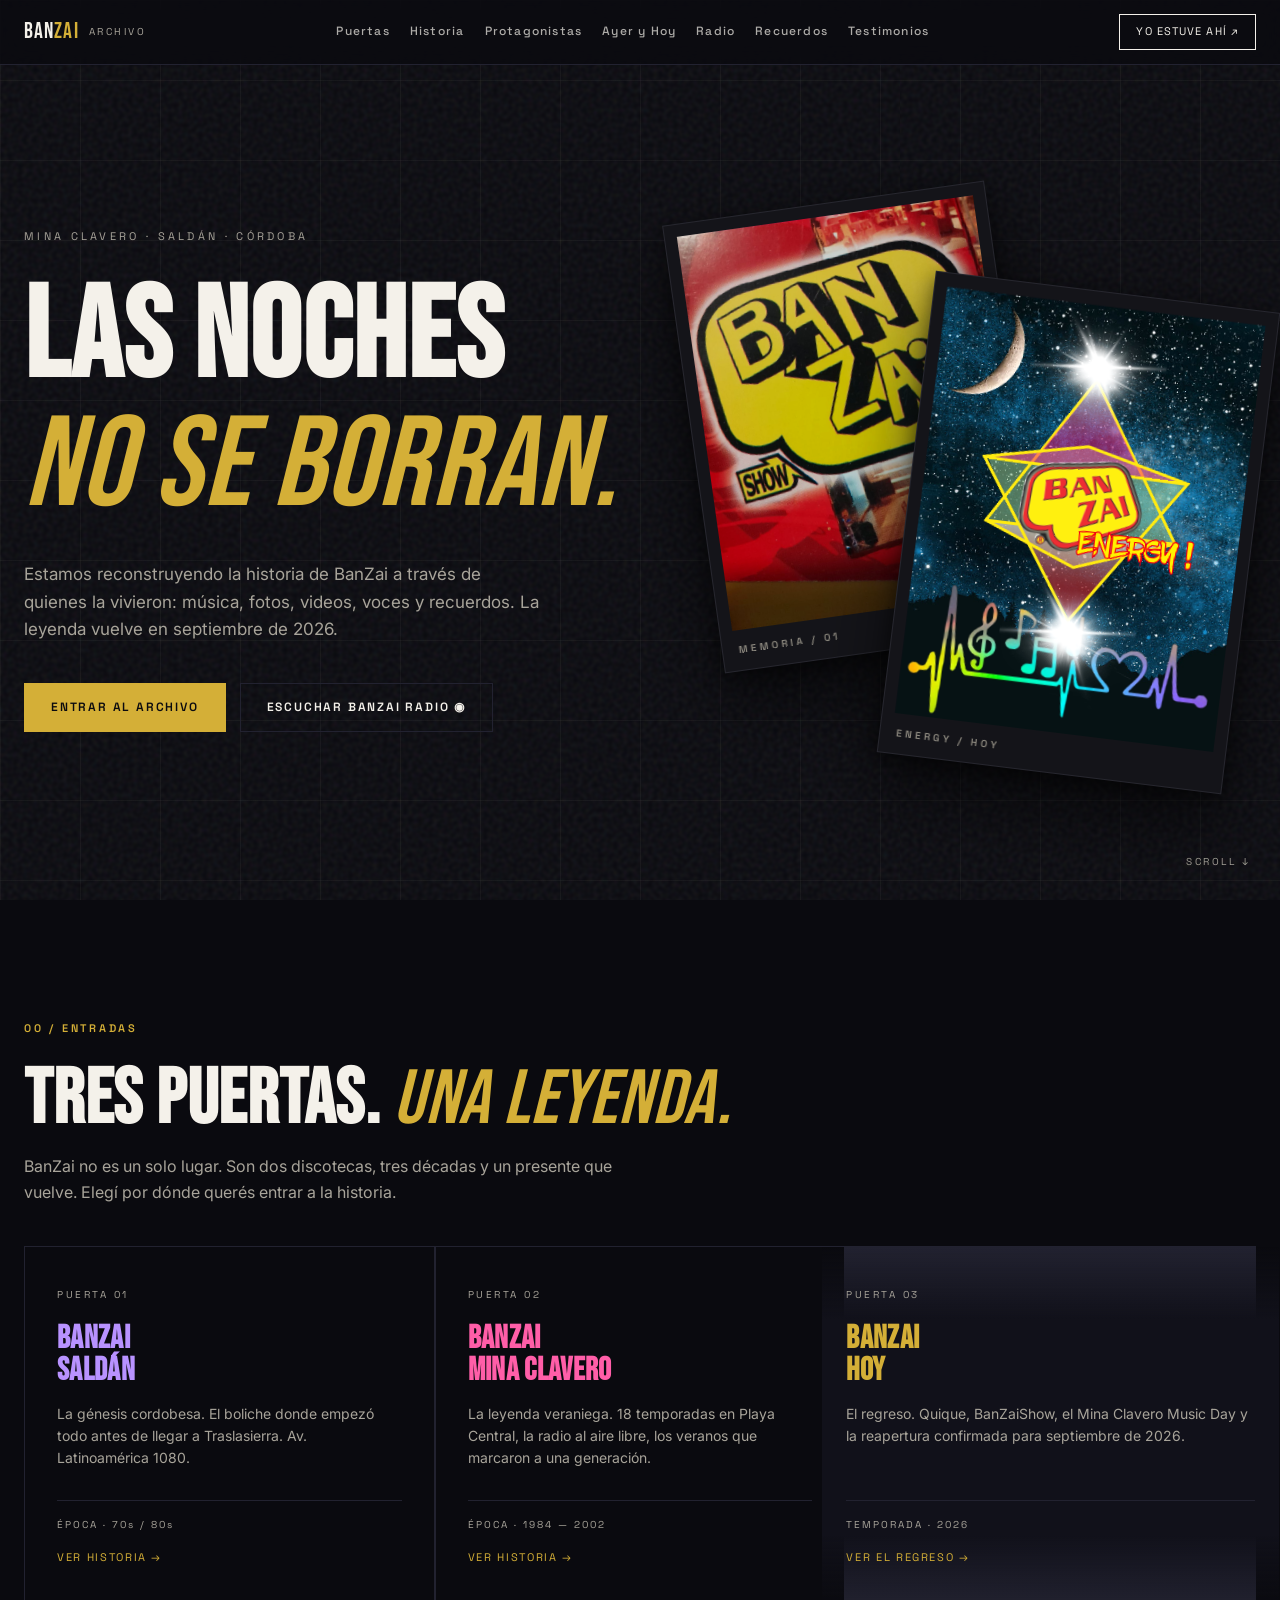
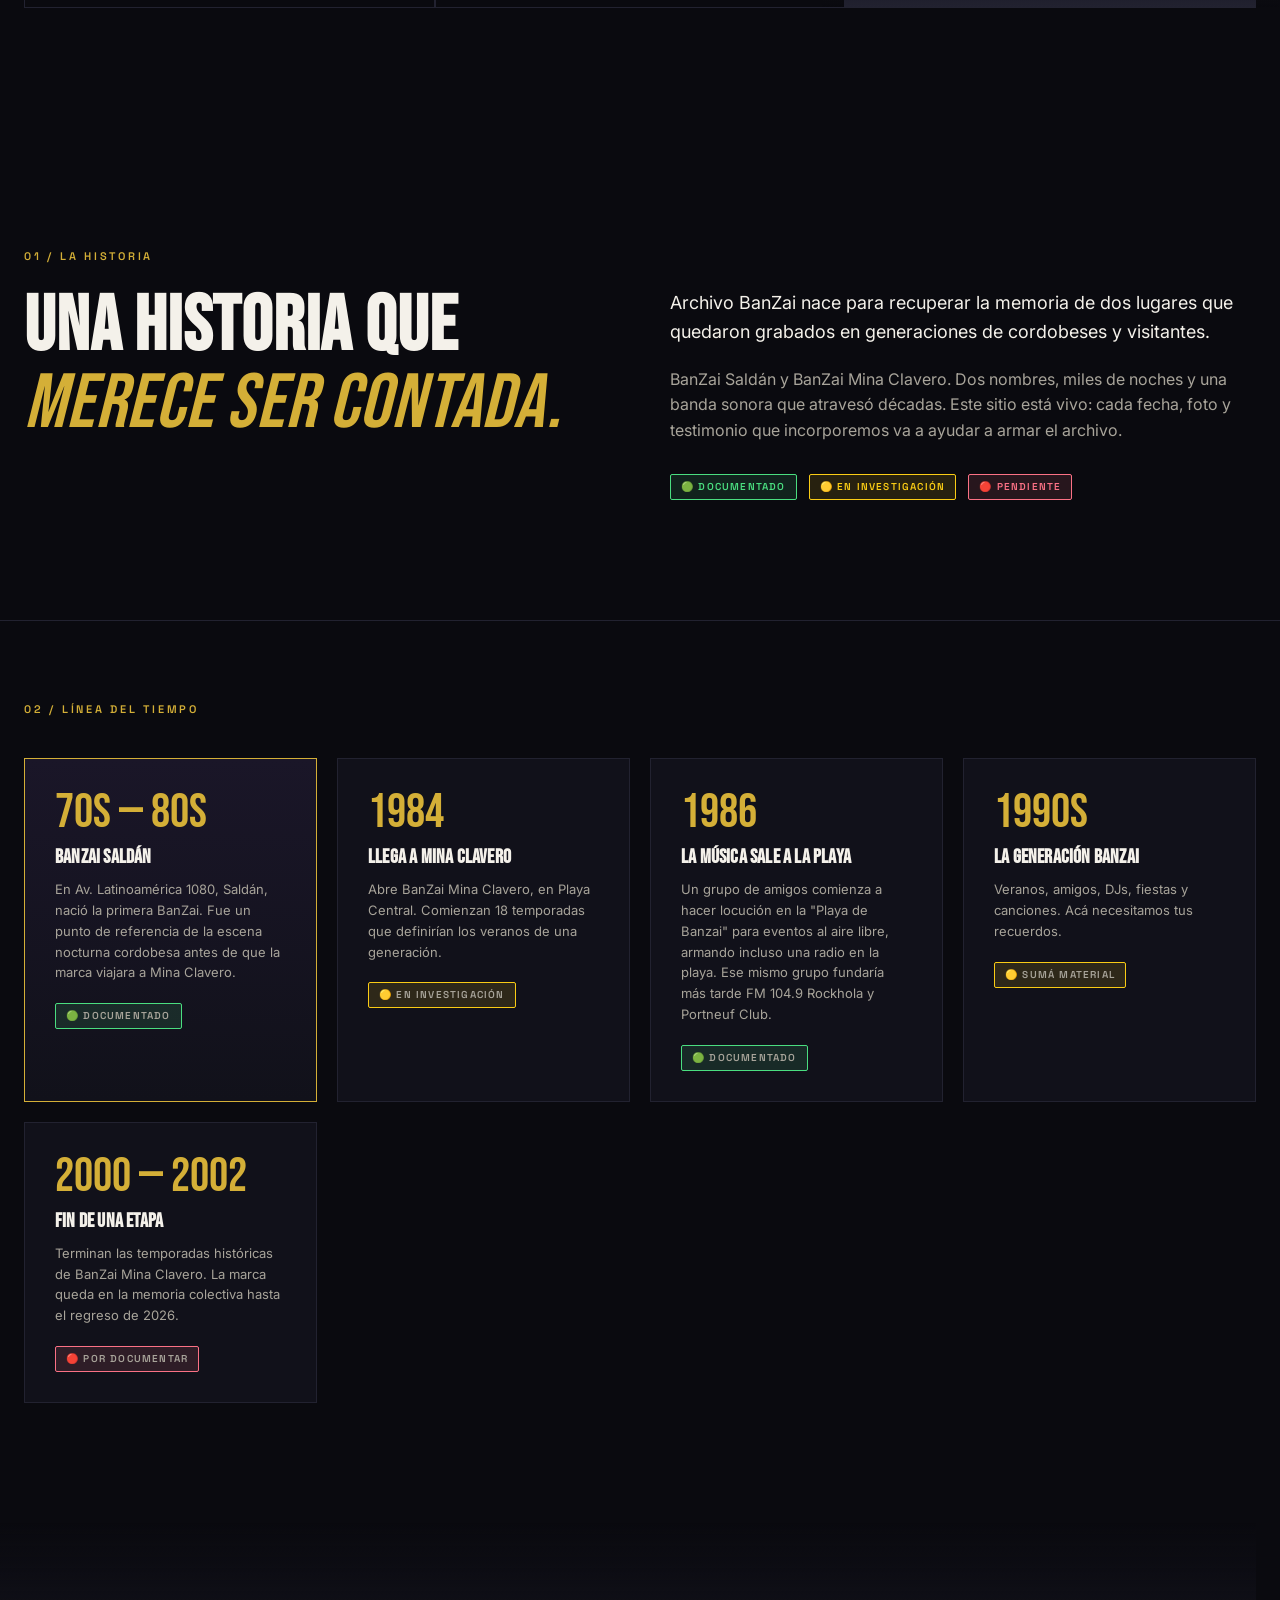
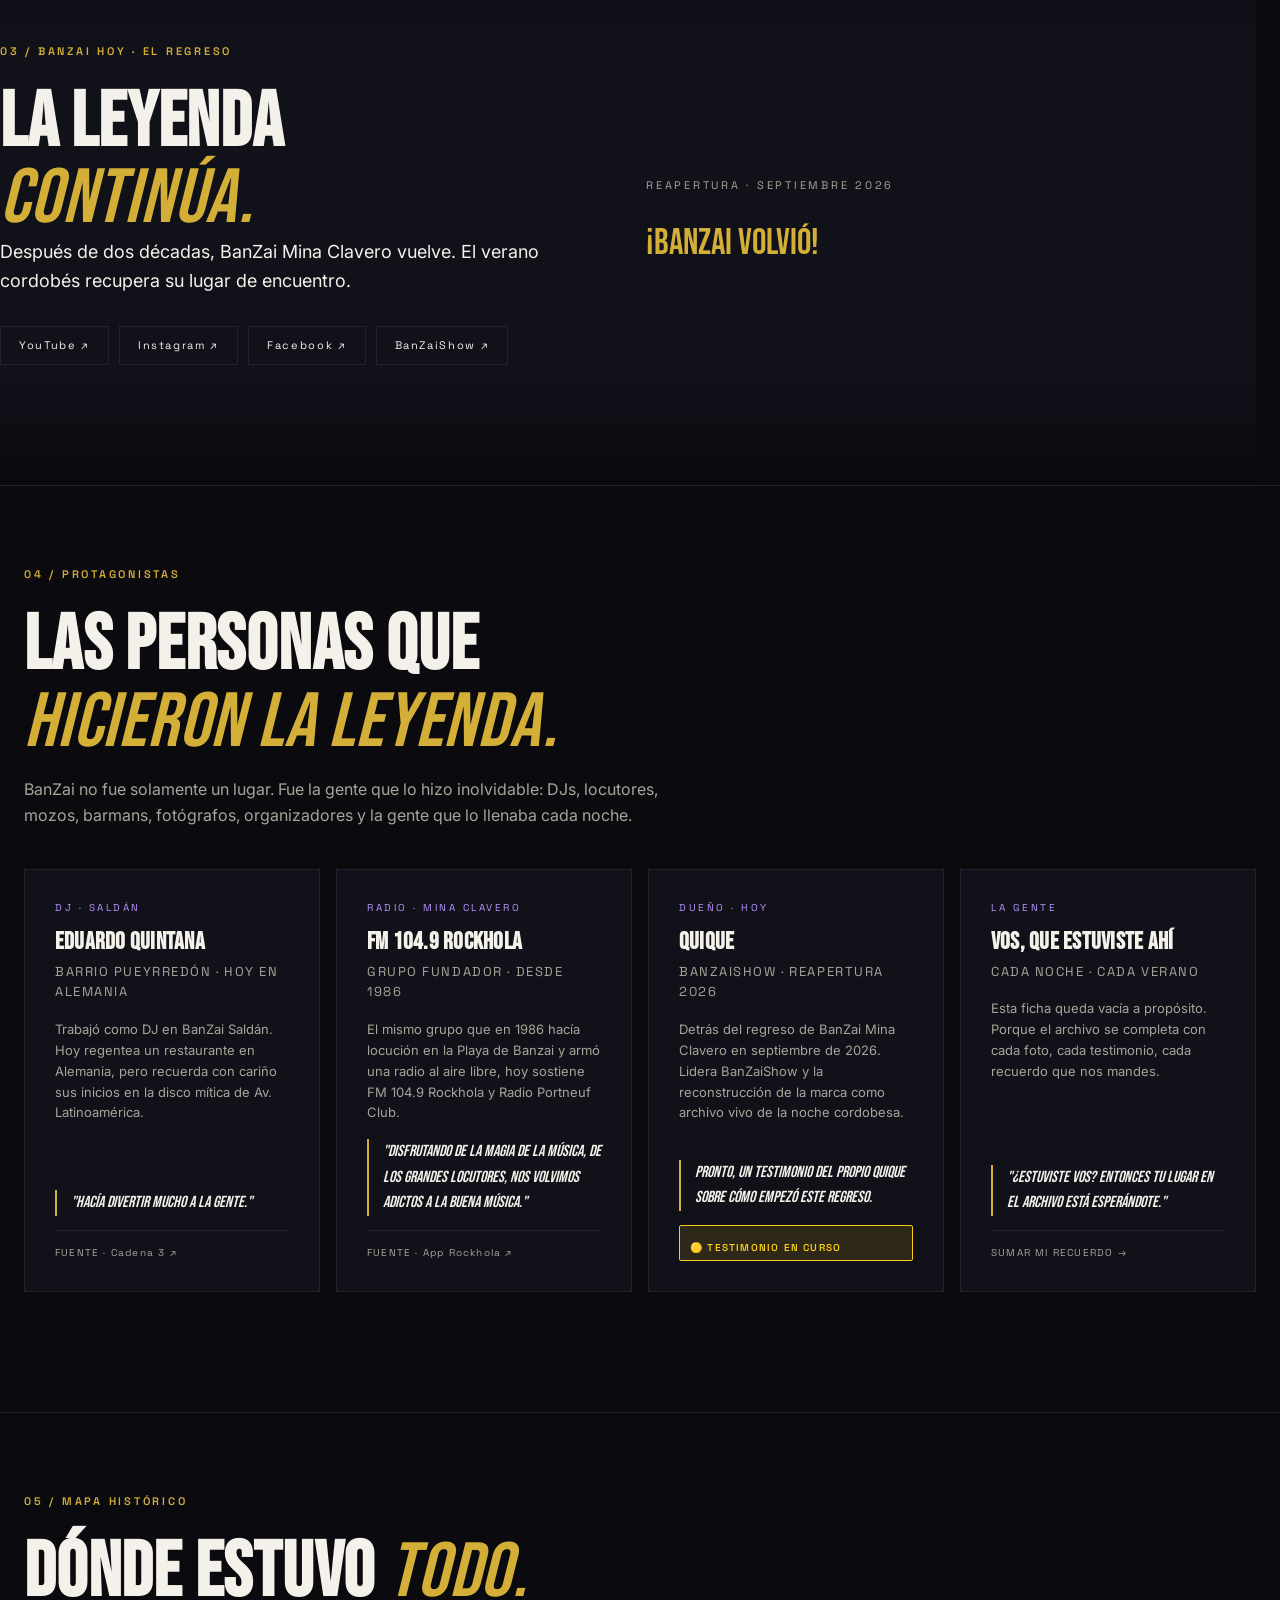
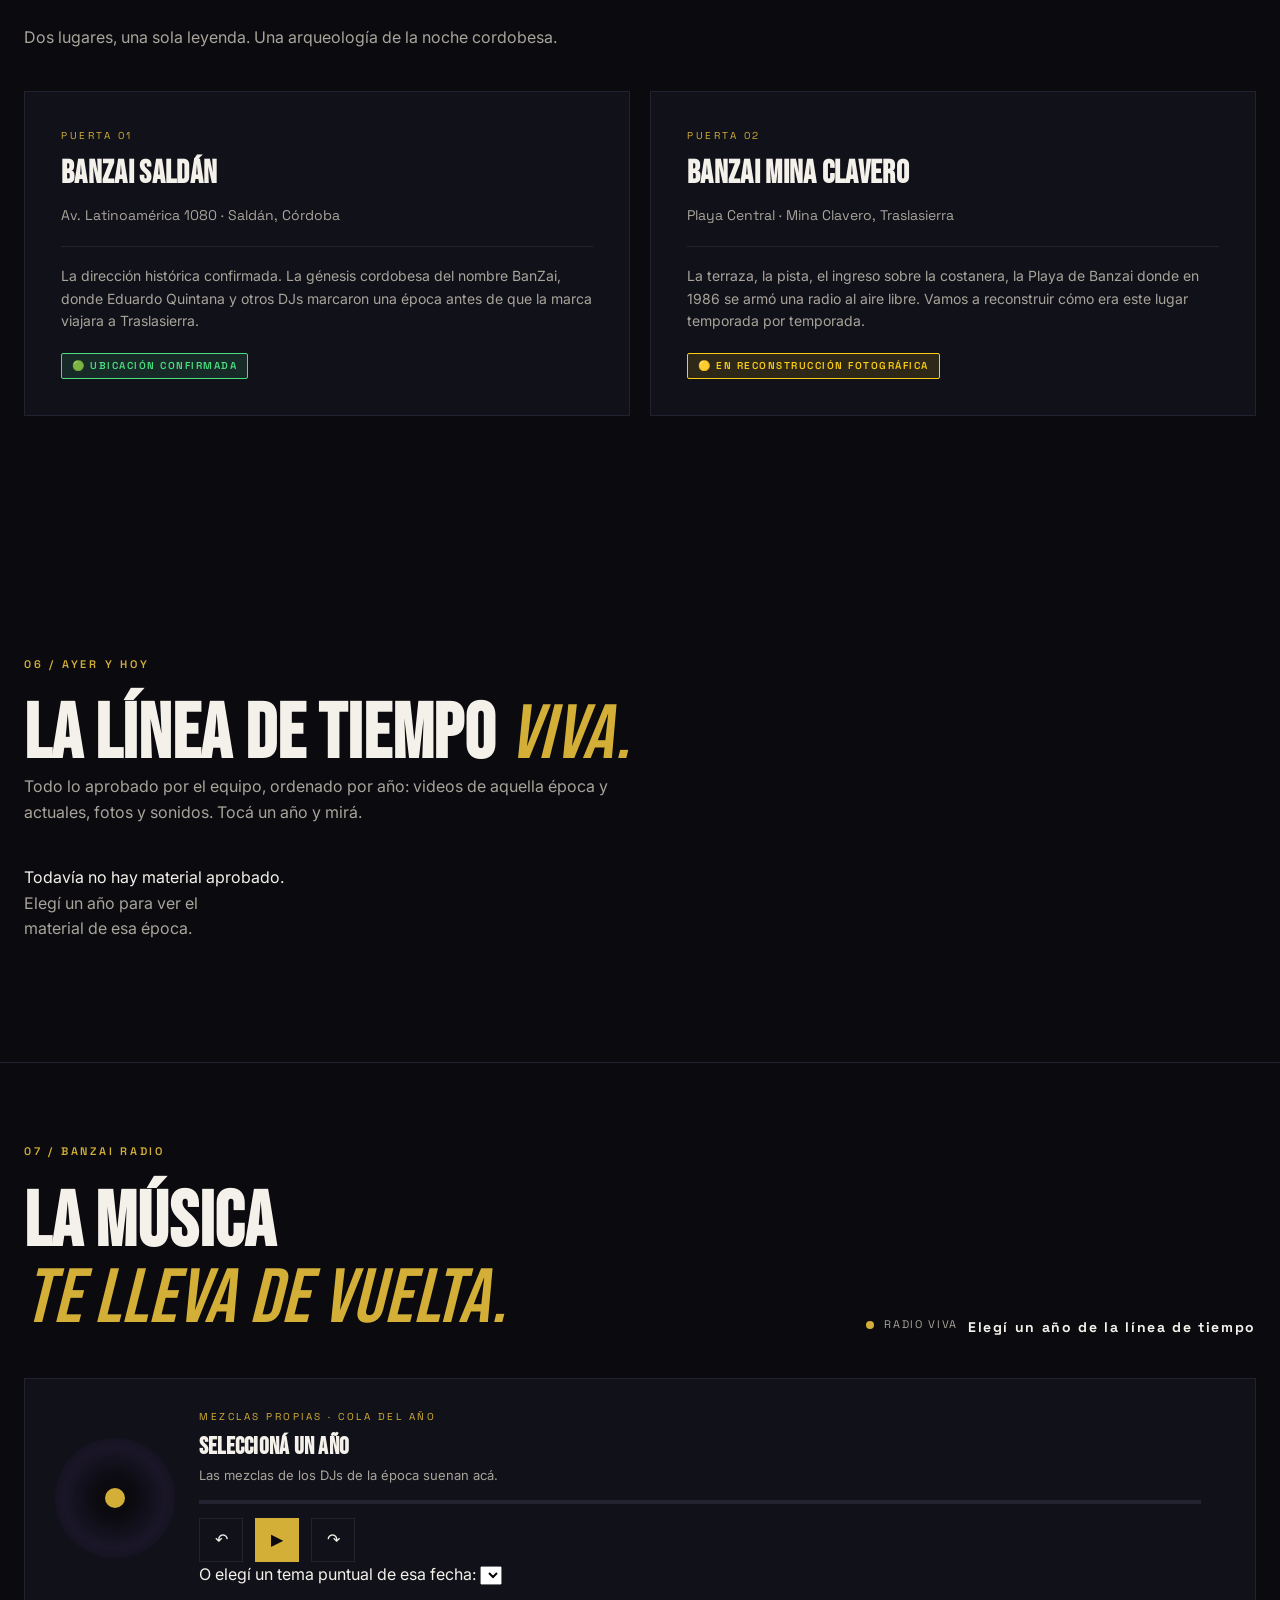
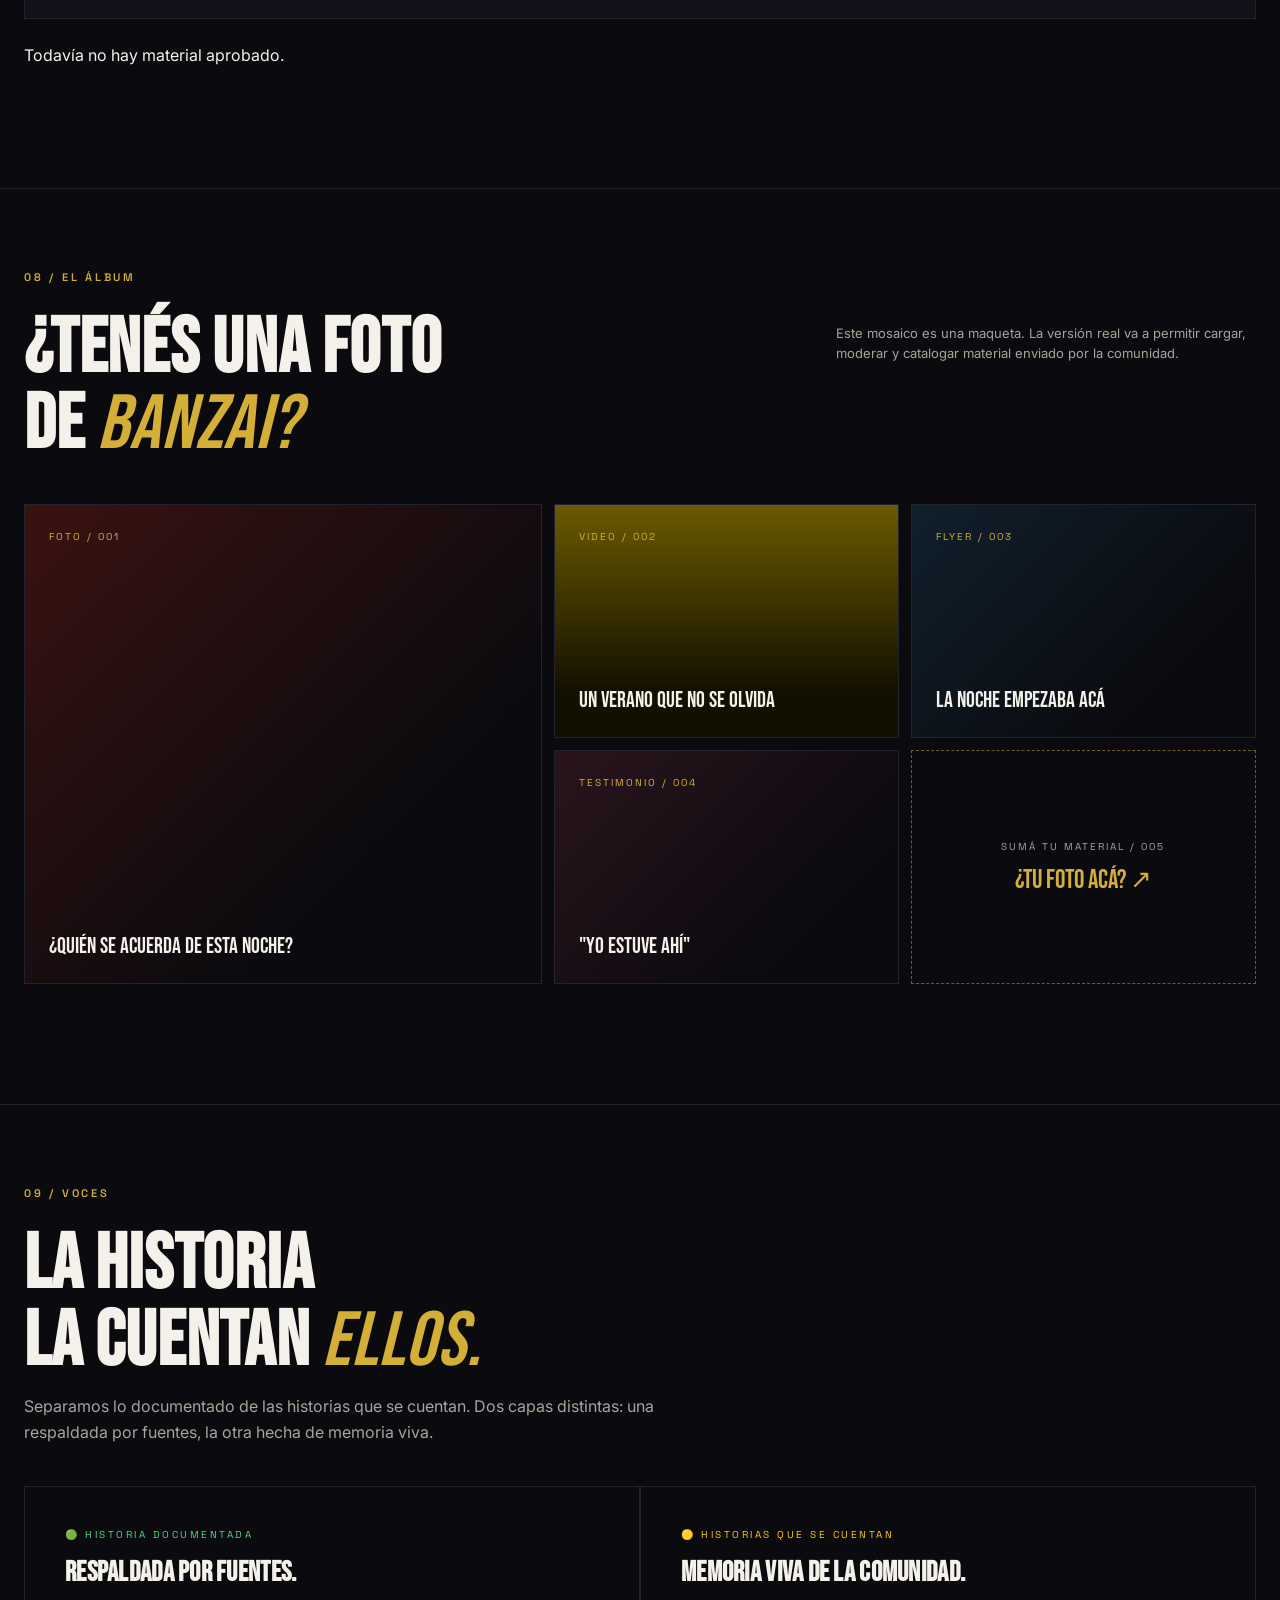
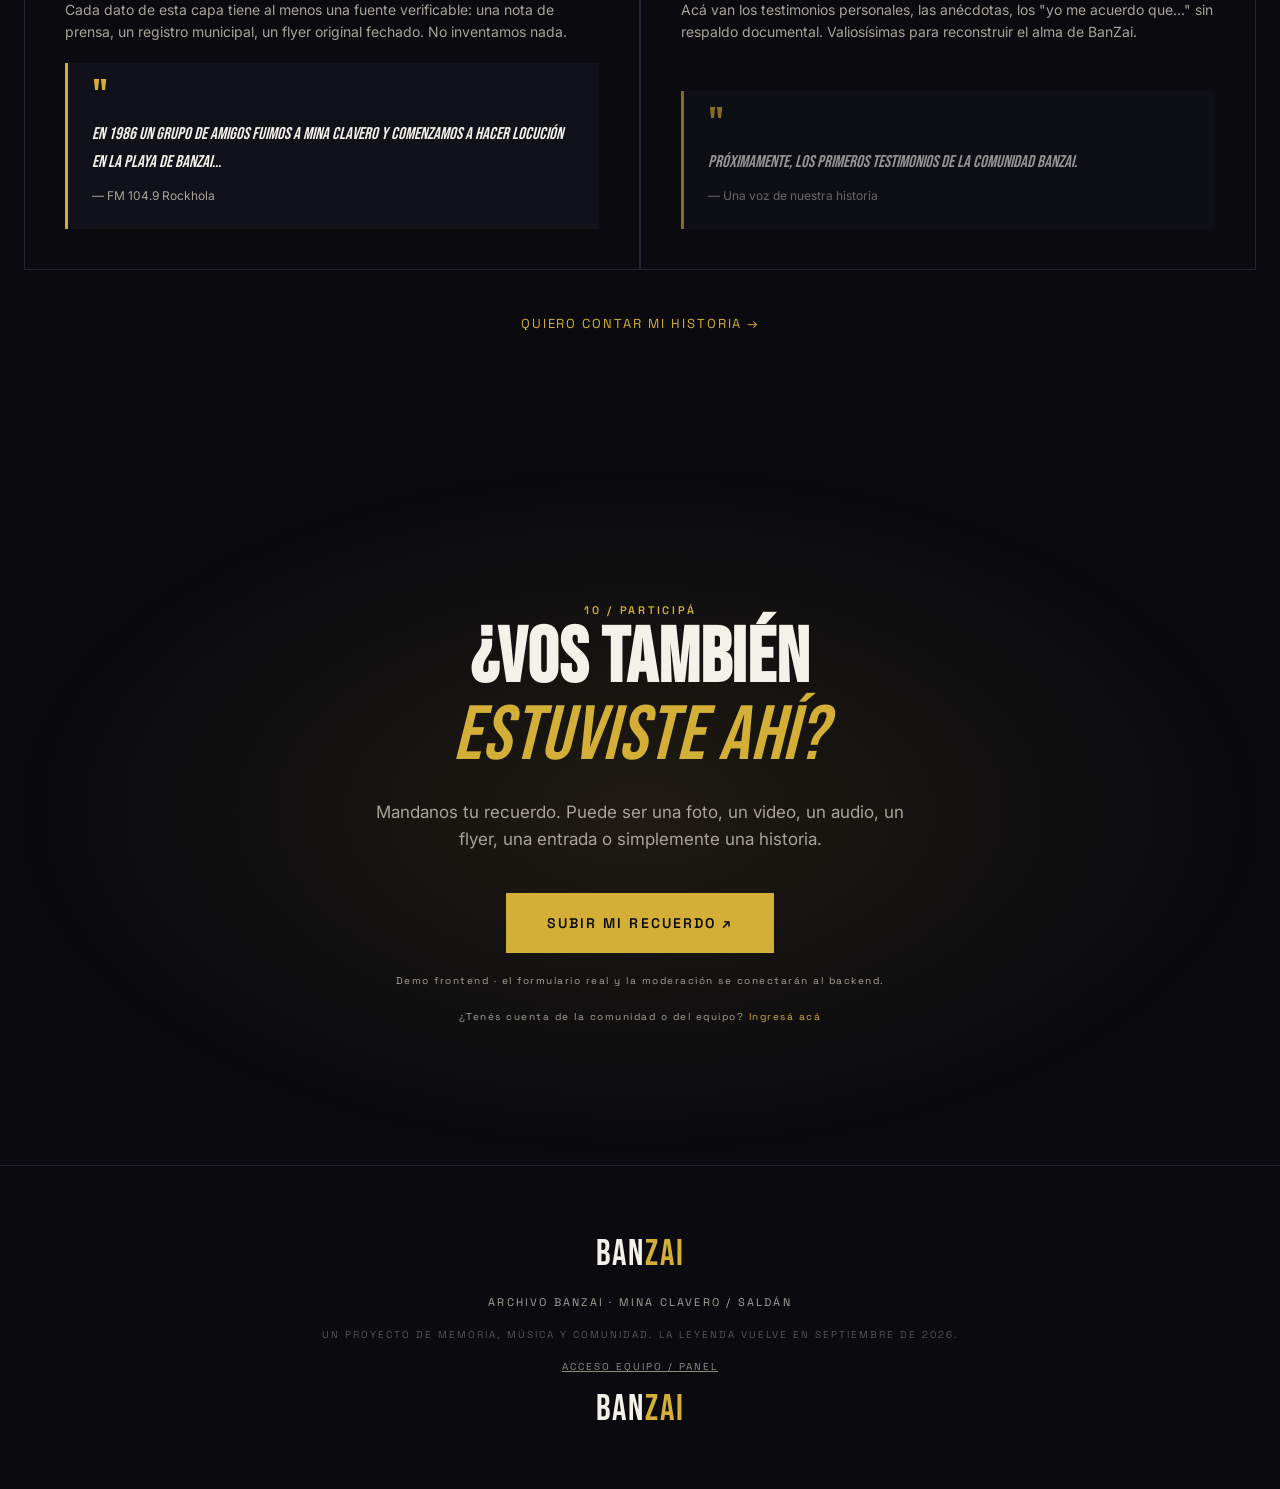
==== frontend/index.html @ 4bd6d740 "refactoring" ====
<!doctype html>
<html lang="es">
<head>
  <meta charset="utf-8">
  <meta name="viewport" content="width=device-width, initial-scale=1">
  <meta name="description" content="Archivo BanZai — memoria, música, fotografías y testimonios de BanZai Saldán y BanZai Mina Clavero. La leyenda vuelve en septiembre 2026.">
  <title>Archivo BanZai — La memoria de una generación</title>
  <link rel="preconnect" href="https://fonts.googleapis.com">
  <link rel="preconnect" href="https://fonts.gstatic.com" crossorigin>
  <link href="https://fonts.googleapis.com/css2?family=Bebas+Neue&family=Inter:wght@400;500;600;700;800&family=Space+Grotesk:wght@500;600;700&display=swap" rel="stylesheet">
  <link rel="stylesheet" href="styles.css">
</head>
<body>
  <div class="noise"></div>

  <header class="site-header">
    <a class="brand" href="#inicio" aria-label="Archivo BanZai">
      <span class="brand-mark">BAN<span>ZAI</span></span>
      <span class="brand-sub">ARCHIVO</span>
    </a>
    <nav>
      <a href="#puertas">Puertas</a>
      <a href="#historia">Historia</a>
      <a href="#protagonistas">Protagonistas</a>
      <a href="#ayer">Ayer y Hoy</a>
      <a href="#radio">Radio</a>
      <a href="#recuerdos">Recuerdos</a>
      <a href="#testimonios">Testimonios</a>
    </nav>
    <a class="header-cta" href="#participa">Yo estuve ahí <span>↗</span></a>
  </header>

  <main id="inicio">

    <!-- HERO con los dos logos -->
    <section class="hero">
      <div class="hero-grid"></div>
      <div class="hero-copy">
        <p class="eyebrow">Mina Clavero · Saldán · Córdoba</p>
        <h1>LAS NOCHES<br><em>NO SE BORRAN.</em></h1>
        <p class="hero-text">Estamos reconstruyendo la historia de BanZai a través de quienes la vivieron: música, fotos, videos, voces y recuerdos. La leyenda vuelve en septiembre de 2026.</p>
        <div class="hero-actions">
          <a class="btn btn-primary" href="#puertas">Entrar al archivo</a>
          <a class="btn btn-ghost" href="#radio">Escuchar BanZai Radio ◉</a>
        </div>
      </div>
      <div class="hero-art">
        <div class="logo-card old">
          <img src="assets/banzai-logo-historico.jpg" alt="Logo histórico de BanZai">
          <span>MEMORIA / 01</span>
        </div>
        <div class="logo-card current">
          <img src="assets/banzai-logo-actual.png" alt="Logo actual de BanZai">
          <span>ENERGY / HOY</span>
        </div>
      </div>
      <div class="scroll-hint">SCROLL <span>↓</span></div>
    </section>

    <!-- TRES PUERTAS -->
    <section class="section doors" id="puertas">
      <div class="section-label">00 / ENTRADAS</div>
      <h2>Tres puertas. <span>Una leyenda.</span></h2>
      <p class="section-intro">BanZai no es un solo lugar. Son dos discotecas, tres décadas y un presente que vuelve. Elegí por dónde querés entrar a la historia.</p>
      <div class="doors-grid">
        <a href="#saldan" class="door saldan">
          <span class="door-num">PUERTA 01</span>
          <h3>BanZai<br>Saldán</h3>
          <p>La génesis cordobesa. El boliche donde empezó todo antes de llegar a Traslasierra. Av. Latinoamérica 1080.</p>
          <span class="door-era">ÉPOCA · 70s / 80s</span>
          <span class="door-arrow">VER HISTORIA →</span>
        </a>
        <a href="#mina" class="door mina">
          <span class="door-num">PUERTA 02</span>
          <h3>BanZai<br>Mina Clavero</h3>
          <p>La leyenda veraniega. 18 temporadas en Playa Central, la radio al aire libre, los veranos que marcaron a una generación.</p>
          <span class="door-era">ÉPOCA · 1984 — 2002</span>
          <span class="door-arrow">VER HISTORIA →</span>
        </a>
        <a href="#hoy" class="door hoy">
          <span class="door-num">PUERTA 03</span>
          <h3>BanZai<br>Hoy</h3>
          <p>El regreso. Quique, BanZaiShow, el Mina Clavero Music Day y la reapertura confirmada para septiembre de 2026.</p>
          <span class="door-era">TEMPORADA · 2026</span>
          <span class="door-arrow">VER EL REGRESO →</span>
        </a>
      </div>
    </section>

    <!-- HISTORIA -->
    <section class="intro section" id="historia">
      <div class="section-label">01 / LA HISTORIA</div>
      <div class="intro-layout">
        <div>
          <h2>Una historia que<br><span>merece ser contada.</span></h2>
        </div>
        <div>
          <p class="lead">Archivo BanZai nace para recuperar la memoria de dos lugares que quedaron grabados en generaciones de cordobeses y visitantes.</p>
          <p>BanZai Saldán y BanZai Mina Clavero. Dos nombres, miles de noches y una banda sonora que atravesó décadas. Este sitio está vivo: cada fecha, foto y testimonio que incorporemos va a ayudar a armar el archivo.</p>
          <p class="legend"><span class="badge ok">🟢 DOCUMENTADO</span> <span class="badge warn">🟡 EN INVESTIGACIÓN</span> <span class="badge pending">🔴 PENDIENTE</span></p>
        </div>
      </div>
    </section>

    <!-- TIMELINE -->
    <section class="timeline section">
      <div class="section-label">02 / LÍNEA DEL TIEMPO</div>
      <div class="timeline-track">
        <article class="time-card featured" id="saldan">
          <span class="year">70s — 80s</span>
          <h3>BANZAI SALDÁN</h3>
          <p>En Av. Latinoamérica 1080, Saldán, nació la primera BanZai. Fue un punto de referencia de la escena nocturna cordobesa antes de que la marca viajara a Mina Clavero.</p>
          <span class="status badge ok">🟢 DOCUMENTADO</span>
        </article>
        <article class="time-card" id="mina">
          <span class="year">1984</span>
          <h3>LLEGA A MINA CLAVERO</h3>
          <p>Abre BanZai Mina Clavero, en Playa Central. Comienzan 18 temporadas que definirían los veranos de una generación.</p>
          <span class="status badge warn">🟡 EN INVESTIGACIÓN</span>
        </article>
        <article class="time-card">
          <span class="year">1986</span>
          <h3>LA MÚSICA SALE A LA PLAYA</h3>
          <p>Un grupo de amigos comienza a hacer locución en la "Playa de Banzai" para eventos al aire libre, armando incluso una radio en la playa. Ese mismo grupo fundaría más tarde FM 104.9 Rockhola y Portneuf Club.</p>
          <span class="status badge ok">🟢 DOCUMENTADO</span>
        </article>
        <article class="time-card">
          <span class="year">1990s</span>
          <h3>LA GENERACIÓN BANZAI</h3>
          <p>Veranos, amigos, DJs, fiestas y canciones. Acá necesitamos tus recuerdos.</p>
          <span class="status badge warn">🟡 SUMÁ MATERIAL</span>
        </article>
        <article class="time-card">
          <span class="year">2000 — 2002</span>
          <h3>FIN DE UNA ETAPA</h3>
          <p>Terminan las temporadas históricas de BanZai Mina Clavero. La marca queda en la memoria colectiva hasta el regreso de 2026.</p>
          <span class="status badge pending">🔴 POR DOCUMENTAR</span>
        </article>
      </div>
    </section>

    <!-- HOY + COUNTDOWN -->
    <section class="hoy section" id="hoy">
      <div class="section-label">03 / BANZAI HOY · EL REGRESO</div>
      <div class="hoy-layout">
        <div>
          <h2>La leyenda<br><em>continúa.</em></h2>
          <p class="lead">Después de dos décadas, BanZai Mina Clavero vuelve. El verano cordobés recupera su lugar de encuentro.</p>
          <div class="hoy-social">
            <a href="#" target="_blank">YouTube ↗</a>
            <a href="#" target="_blank">Instagram ↗</a>
            <a href="#" target="_blank">Facebook ↗</a>
            <a href="#" target="_blank">BanZaiShow ↗</a>
          </div>
        </div>
        <div class="countdown">
          <div class="cd-label">REAPERTURA · SEPTIEMBRE 2026</div>
          <div class="cd-grid" id="countdown">
            <div class="cd-cell"><span class="n" id="cd-days">—</span><span class="l">Días</span></div>
            <div class="cd-cell"><span class="n" id="cd-hours">—</span><span class="l">Horas</span></div>
            <div class="cd-cell"><span class="n" id="cd-mins">—</span><span class="l">Minutos</span></div>
            <div class="cd-cell"><span class="n" id="cd-secs">—</span><span class="l">Segundos</span></div>
          </div>
        </div>
      </div>
    </section>

    <!-- PROTAGONISTAS -->
    <section class="protagonistas section" id="protagonistas">
      <div class="section-label">04 / PROTAGONISTAS</div>
      <h2>Las personas que<br><span>hicieron la leyenda.</span></h2>
      <p class="section-intro">BanZai no fue solamente un lugar. Fue la gente que lo hizo inolvidable: DJs, locutores, mozos, barmans, fotógrafos, organizadores y la gente que lo llenaba cada noche.</p>
      <div class="prot-grid">
        <article class="prot-card">
          <span class="prot-role">DJ · SALDÁN</span>
          <h3>Eduardo Quintana</h3>
          <p class="prot-meta">BARRIO PUEYRREDÓN · HOY EN ALEMANIA</p>
          <p>Trabajó como DJ en BanZai Saldán. Hoy regentea un restaurante en Alemania, pero recuerda con cariño sus inicios en la disco mítica de Av. Latinoamérica.</p>
          <div class="quote-small">"Hacía divertir mucho a la gente."</div>
          <span class="prot-src">FUENTE · Cadena 3 ↗</span>
        </article>
        <article class="prot-card">
          <span class="prot-role">RADIO · MINA CLAVERO</span>
          <h3>FM 104.9 Rockhola</h3>
          <p class="prot-meta">GRUPO FUNDADOR · DESDE 1986</p>
          <p>El mismo grupo que en 1986 hacía locución en la Playa de Banzai y armó una radio al aire libre, hoy sostiene FM 104.9 Rockhola y Radio Portneuf Club.</p>
          <div class="quote-small">"Disfrutando de la magia de la música, de los grandes locutores, nos volvimos adictos a la buena música."</div>
          <span class="prot-src">FUENTE · App Rockhola ↗</span>
        </article>
        <article class="prot-card">
          <span class="prot-role">DUEÑO · HOY</span>
          <h3>Quique</h3>
          <p class="prot-meta">BANZAISHOW · REAPERTURA 2026</p>
          <p>Detrás del regreso de BanZai Mina Clavero en septiembre de 2026. Lidera BanZaiShow y la reconstrucción de la marca como archivo vivo de la noche cordobesa.</p>
          <div class="quote-small">Pronto, un testimonio del propio Quique sobre cómo empezó este regreso.</div>
          <span class="prot-src badge warn">🟡 TESTIMONIO EN CURSO</span>
        </article>
        <article class="prot-card">
          <span class="prot-role">LA GENTE</span>
          <h3>Vos, que estuviste ahí</h3>
          <p class="prot-meta">CADA NOCHE · CADA VERANO</p>
          <p>Esta ficha queda vacía a propósito. Porque el archivo se completa con cada foto, cada testimonio, cada recuerdo que nos mandes.</p>
          <div class="quote-small">"¿Estuviste vos? Entonces tu lugar en el archivo está esperándote."</div>
          <a class="prot-src" href="#participa">SUMAR MI RECUERDO →</a>
        </article>
      </div>
    </section>

    <!-- MAPA HISTÓRICO -->
    <section class="mapa section" id="mapa">
      <div class="section-label">05 / MAPA HISTÓRICO</div>
      <div class="mapa-head">
        <h2>Dónde estuvo <span>todo.</span></h2>
        <p>Dos lugares, una sola leyenda. Una arqueología de la noche cordobesa.</p>
      </div>
      <div class="mapa-grid">
        <div class="mapa-cell">
          <span class="mapa-label">PUERTA 01</span>
          <h3>BanZai Saldán</h3>
          <p class="mapa-addr">Av. Latinoamérica 1080 · Saldán, Córdoba</p>
          <p>La dirección histórica confirmada. La génesis cordobesa del nombre BanZai, donde Eduardo Quintana y otros DJs marcaron una época antes de que la marca viajara a Traslasierra.</p>
          <span class="mapa-tag badge ok">🟢 UBICACIÓN CONFIRMADA</span>
        </div>
        <div class="mapa-cell">
          <span class="mapa-label">PUERTA 02</span>
          <h3>BanZai Mina Clavero</h3>
          <p class="mapa-addr">Playa Central · Mina Clavero, Traslasierra</p>
          <p>La terraza, la pista, el ingreso sobre la costanera, la Playa de Banzai donde en 1986 se armó una radio al aire libre. Vamos a reconstruir cómo era este lugar temporada por temporada.</p>
          <span class="mapa-tag badge warn">🟡 EN RECONSTRUCCIÓN FOTOGRÁFICA</span>
        </div>
      </div>
    </section>

    <!-- NUEVO: AYER Y HOY (línea de tiempo dinámica) -->
    <section class="ayer section" id="ayer">
      <div class="section-label">06 / AYER Y HOY</div>
      <h2>La línea de tiempo <span>viva.</span></h2>
      <p class="section-intro">Todo lo aprobado por el equipo, ordenado por año: videos de aquella época y actuales, fotos y sonidos. Tocá un año y mirá.</p>
      <div class="year-slider" id="yearSlider"></div>
      <div class="ayer-viewer" id="ayerViewer">
        <p class="muted">Elegí un año para ver el material de esa época.</p>
      </div>
    </section>

    <!-- RADIO V2 (conectada al backend) -->
    <section class="radio section" id="radio">
      <div class="radio-top">
        <div>
          <div class="section-label">07 / BANZAI RADIO</div>
          <h2>La música<br><span>te lleva de vuelta.</span></h2>
        </div>
        <div class="radio-now">
          <span class="live-dot"></span> RADIO VIVA
          <strong id="nowPlaying">Elegí un año de la línea de tiempo</strong>
        </div>
      </div>

      <div class="radio-player">
        <div class="disc"><div class="disc-hole"></div></div>
        <div class="player-main">
          <span class="player-kicker">MEZCLAS PROPIAS · COLA DEL AÑO</span>
          <h3 id="trackTitle">Seleccioná un año</h3>
          <p id="trackMeta">Las mezclas de los DJs de la época suenan acá.</p>
          <div class="fake-progress"><span id="progress"></span></div>
          <div class="player-controls">
            <button id="prevBtn" aria-label="Anterior">↶</button>
            <button id="playBtn" class="play" aria-label="Reproducir">▶</button>
            <button id="nextBtn" aria-label="Siguiente">↷</button>
          </div>
          <label class="picker-label" for="trackPicker">O elegí un tema puntual de esa fecha:</label>
          <select id="trackPicker" class="track-picker"></select>
        </div>
        <div class="playlist-list" id="playlistList"></div>
      </div>

      <div class="track-grid" id="trackGrid"></div>
      <div class="embed-panel" id="embedPanel"></div>
      <div class="embed-now" id="embedNow"></div>
      <div class="radio-tags" id="yearTags"></div>
    </section>

    <!-- MEMORIES (mosaico asimétrico) -->
    <section class="memories section" id="recuerdos">
      <div class="section-label">08 / EL ÁLBUM</div>
      <div class="memories-head">
        <h2>¿Tenés una foto<br>de <span>BanZai?</span></h2>
        <p>Este mosaico es una maqueta. La versión real va a permitir cargar, moderar y catalogar material enviado por la comunidad.</p>
      </div>
      <div class="memory-grid">
        <div class="memory memory-a"><span>FOTO / 001</span><b>¿QUIÉN SE ACUERDA DE ESTA NOCHE?</b></div>
        <div class="memory memory-b"><span>VIDEO / 002</span><b>UN VERANO QUE NO SE OLVIDA</b></div>
        <div class="memory memory-c"><span>FLYER / 003</span><b>LA NOCHE EMPEZABA ACÁ</b></div>
        <div class="memory memory-d"><span>TESTIMONIO / 004</span><b>"YO ESTUVE AHÍ"</b></div>
        <a class="memory memory-e" href="#participa"><span>SUMÁ TU MATERIAL / 005</span><b>¿TU FOTO ACÁ? ↗</b></a>
      </div>
    </section>

    <!-- TESTIMONIOS (voces) -->
    <section class="testimonials section" id="testimonios">
      <div class="section-label">09 / VOCES</div>
      <div class="testimonials-head">
        <h2>La historia<br>la cuentan <span>ellos.</span></h2>
        <p>Separamos lo documentado de las historias que se cuentan. Dos capas distintas: una respaldada por fuentes, la otra hecha de memoria viva.</p>
      </div>
      <div class="testimonials-grid">
        <div class="voz-tab doc">
          <span class="voz-label">🟢 HISTORIA DOCUMENTADA</span>
          <h3>Respaldada por fuentes.</h3>
          <p>Cada dato de esta capa tiene al menos una fuente verificable: una nota de prensa, un registro municipal, un flyer original fechado. No inventamos nada.</p>
          <div class="quote">
            <div class="quote-mark">"</div>
            <blockquote>En 1986 un grupo de amigos fuimos a Mina Clavero y comenzamos a hacer locución en la Playa de Banzai...</blockquote>
            <p>— FM 104.9 Rockhola</p>
          </div>
        </div>
        <div class="voz-tab hist">
          <span class="voz-label">🟡 HISTORIAS QUE SE CUENTAN</span>
          <h3>Memoria viva de la comunidad.</h3>
          <p>Acá van los testimonios personales, las anécdotas, los "yo me acuerdo que..." sin respaldo documental. Valiosísimas para reconstruir el alma de BanZai.</p>
          <div class="quote empty">
            <div class="quote-mark">"</div>
            <blockquote>Próximamente, los primeros testimonios de la comunidad BanZai.</blockquote>
            <p>— Una voz de nuestra historia</p>
          </div>
        </div>
      </div>
      <div class="testimonials-cta">
        <a class="text-link" href="#participa">Quiero contar mi historia →</a>
      </div>
    </section>

    <!-- PARTICIPÁ -->
    <section class="participate" id="participa">
      <div class="participate-inner">
        <span class="section-label">10 / PARTICIPÁ</span>
        <h2>¿VOS TAMBIÉN<br><em>ESTUVISTE AHÍ?</em></h2>
        <p>Mandanos tu recuerdo. Puede ser una foto, un video, un audio, un flyer, una entrada o simplemente una historia.</p>
        <button class="btn btn-primary big" id="uploadDemo">SUBIR MI RECUERDO <span>↗</span></button>
        <small>Demo frontend · el formulario real y la moderación se conectarán al backend.</small>
        <small>¿Tenés cuenta de la comunidad o del equipo? <a href="/login" style="color:#d4af37">Ingresá acá</a></small>
      </div>
    </section>
  </main>

  <footer>
    <div class="footer-brand">BAN<span>ZAI</span></div>
    <p>ARCHIVO BANZAI · MINA CLAVERO / SALDÁN</p>
    <p class="muted">Un proyecto de memoria, música y comunidad. La leyenda vuelve en septiembre de 2026.</p>
    <p class="muted"><a href="/login" style="color:#8f8b81;text-decoration:underline">Acceso equipo / panel</a></p>
      <div class="footer-brand">BAN<span>ZAI</span></div>
  </footer>

  <!-- MODAL con autorización legal -->
  <dialog id="demoDialog">
    <button class="dialog-close" id="closeDialog" aria-label="Cerrar">×</button>
    <span class="section-label">SUMAR AL ARCHIVO</span>
    <h2>Contanos tu recuerdo.</h2>
    <label>Nombre
      <input type="text" placeholder="¿Cómo te llamaban en aquella época? :)">
    </label>
    <label>¿En cuál BanZai estuviste?
      <select>
        <option>Saldán</option>
        <option>Mina Clavero</option>
        <option>Ambas</option>
        <option>No estoy seguro</option>
      </select>
    </label>
    <label>Año aproximado
      <input type="text" placeholder="Ej.: 1992">
    </label>
    <label>¿Qué querés compartir?
      <select>
        <option>Fotografía</option>
        <option>Video</option>
        <option>Audio / anécdota hablada</option>
        <option>Flyer o entrada</option>
        <option>Casete o CD</option>
        <option>Historia escrita</option>
      </select>
    </label>
    <label>Tu historia
      <textarea rows="4" placeholder="¿Qué recordás?"></textarea>
    </label>
    <label class="check">
      <input type="checkbox">
      <span>Autorizo la publicación de este material en Archivo BanZai con fines de memoria cultural y confirmo que tengo los derechos sobre lo que comparto.</span>
    </label>
    <button class="btn btn-primary" id="sendDemo">ENVIAR (DEMO)</button>
    <p id="dialogMessage" class="dialog-message"></p>
  </dialog>

  <dialog id="ayerModal">
    <button class="dialog-close" id="closeAyer" aria-label="Cerrar">×</button>
    <div id="ayerModalBody"></div>
  </dialog>
  
  <script src="app.js"></script>
</body>
</html>
---- frontend/styles.css ----
/* ============ RESET + BASE ============ */
* { margin: 0; padding: 0; box-sizing: border-box; }
html { scroll-behavior: smooth; }
body {
  font-family: 'Inter', -apple-system, sans-serif;
  background: #0a0a0f;
  color: #f4f1ea;
  line-height: 1.6;
  overflow-x: hidden;
  position: relative;
}
.noise {
  position: fixed; inset: 0; pointer-events: none; z-index: 1;
  opacity: .08;
  background-image: url("data:image/svg+xml,%3Csvg viewBox='0 0 200 200' xmlns='http://www.w3.org/2000/svg'%3E%3Cfilter id='n'%3E%3CfeTurbulence type='fractalNoise' baseFrequency='0.9'/%3E%3C/filter%3E%3Crect width='100%25' height='100%25' filter='url(%23n)'/%3E%3C/svg%3E");
}
img { max-width: 100%; display: block; }
a { color: inherit; text-decoration: none; }
h1, h2, h3 { font-family: 'Bebas Neue', sans-serif; letter-spacing: .01em; line-height: 1; }
h1 { font-size: clamp(56px, 10vw, 160px); }
h2 { font-size: clamp(40px, 6vw, 84px); }
h3 { font-size: clamp(24px, 3vw, 36px); }
h1 em, h2 em, h2 span { font-style: italic; color: #d4af37; font-weight: 400; }
p { color: #a8a49a; }
.lead { font-size: 18px; color: #f4f1ea; margin-bottom: 20px; }
.section-intro { max-width: 640px; color: #a8a49a; font-size: 16px; margin-bottom: 40px; }
.section-label {
  font-family: 'Space Grotesk', monospace;
  font-size: 11px;
  font-weight: 600;
  letter-spacing: .25em;
  color: #d4af37;
  text-transform: uppercase;
  margin-bottom: 24px;
}

/* ============ HEADER ============ */
.site-header {
  position: fixed; top: 0; left: 0; right: 0; z-index: 100;
  backdrop-filter: blur(12px);
  background: rgba(10,10,15,.75);
  border-bottom: 1px solid #222230;
  padding: 14px 24px;
  display: flex; align-items: center; gap: 30px;
}
.brand { display: flex; align-items: center; gap: 10px; }
.brand-mark {
  font-family: 'Bebas Neue', sans-serif;
  font-size: 22px;
  letter-spacing: .05em;
}
.brand-mark span { color: #d4af37; }
.brand-sub {
  font-family: 'Space Grotesk', monospace;
  font-size: 10px;
  letter-spacing: .25em;
  color: #a8a49a;
  text-transform: uppercase;
}
.site-header nav {
  display: flex; gap: 20px; flex: 1; justify-content: center;
  font-family: 'Space Grotesk', sans-serif;
  font-size: 12px;
  letter-spacing: .1em;
  font-weight: 500;
}
.site-header nav a { opacity: .7; transition: opacity .2s; }
.site-header nav a:hover { opacity: 1; color: #d4af37; }
.header-cta {
  font-family: 'Space Grotesk', monospace;
  font-size: 11px;
  letter-spacing: .1em;
  padding: 8px 16px;
  border: 1px solid #f4f1ea;
  text-transform: uppercase;
  transition: all .2s;
}
.header-cta:hover { background: #f4f1ea; color: #0a0a0f; }
@media (max-width: 820px) {
  .site-header nav { display: none; }
}

/* ============ HERO ============ */
.hero {
  min-height: 100vh;
  padding: 120px 24px 60px;
  position: relative;
  display: grid;
  grid-template-columns: 1.1fr 1fr;
  gap: 40px;
  align-items: center;
}
.hero-grid {
  position: absolute; inset: 0; pointer-events: none;
  background-image:
    linear-gradient(to right, rgba(244,241,234,.04) 1px, transparent 1px),
    linear-gradient(to bottom, rgba(244,241,234,.04) 1px, transparent 1px);
  background-size: 80px 80px;
}
.hero-copy { position: relative; z-index: 2; }
.eyebrow {
  font-family: 'Space Grotesk', monospace;
  font-size: 11px;
  letter-spacing: .3em;
  color: #a8a49a;
  text-transform: uppercase;
  margin-bottom: 30px;
  animation: fadeUp .8s ease .1s backwards;
}
.hero-copy h1 { animation: fadeUp .8s ease .2s backwards; }
.hero-text {
  font-size: 17px;
  max-width: 520px;
  margin: 30px 0 40px;
  animation: fadeUp .8s ease .35s backwards;
}
.hero-actions {
  display: flex; gap: 14px; flex-wrap: wrap;
  animation: fadeUp .8s ease .5s backwards;
}

@keyframes fadeUp {
  from { opacity: 0; transform: translateY(24px); }
}

/* ============ HERO ART: POSTALES SUPERPUESTAS + APARICIÓN SUTIL ============ */
.hero-art {
  position: relative;
  z-index: 2;
  width: min(560px, 100%);
  height: clamp(440px, 62vh, 600px);
  margin-inline: auto;
  align-self: center;
}
.logo-card {
  --r: 0deg;
  position: absolute;
  background: #141419;
  border: 1px solid #26262e;
  padding: 12px 12px 10px;
  box-shadow: 0 30px 70px rgba(0,0,0,.6), 0 6px 18px rgba(0,0,0,.5);
  transform: rotate(var(--r));
  transition: transform .5s cubic-bezier(.2,.8,.2,1), box-shadow .5s;
  will-change: transform;
  animation: cardIn 1.1s cubic-bezier(.2,.8,.2,1) backwards;
}
@keyframes cardIn {
  from {
    opacity: 0;
    transform: translateY(50px) rotate(calc(var(--r) + 10deg)) scale(.94);
  }
}
.logo-card img {
  width: 100%;
  display: block;
  filter: saturate(1.05) contrast(1.05);
}
.logo-card span {
  display: block;
  padding: 12px 4px 2px;
  font-family: 'Space Grotesk', monospace;
  font-size: 10px;
  font-weight: 600;
  letter-spacing: .3em;
  color: #8f8b81;
  text-transform: uppercase;
}
.logo-card.old {
  --r: -8deg;
  width: 58%;
  left: 0;
  top: 0;
  z-index: 1;
  animation-delay: .4s;
}
.logo-card.current {
  --r: 7deg;
  width: 62%;
  right: 0;
  top: 16%;
  z-index: 2;
  animation-delay: .65s;
}
.logo-card:hover {
  transform: rotate(0deg) translateY(-10px) scale(1.03);
  z-index: 5;
  box-shadow: 0 40px 90px rgba(0,0,0,.75);
}

.btn {
  display: inline-block;
  padding: 14px 26px;
  font-family: 'Space Grotesk', sans-serif;
  font-size: 12px;
  font-weight: 600;
  letter-spacing: .15em;
  text-transform: uppercase;
  cursor: pointer;
  transition: all .2s;
  border: 1px solid #f4f1ea;
  background: transparent;
  color: #f4f1ea;
}
.btn:hover { background: #f4f1ea; color: #0a0a0f; }
.btn-primary { background: #d4af37; border-color: #d4af37; color: #0a0a0f; }
.btn-primary:hover { background: transparent; color: #d4af37; }
.btn-ghost { border-color: #222230; }
.btn-ghost:hover { border-color: #f4f1ea; }
.btn.big { padding: 20px 40px; font-size: 14px; }

.scroll-hint {
  position: absolute; bottom: 30px; right: 30px;
  font-family: 'Space Grotesk', monospace;
  font-size: 10px;
  letter-spacing: .25em;
  color: #a8a49a;
}
.scroll-hint span {
  display: inline-block;
  animation: bounce 2s infinite;
}
@keyframes bounce {
  0%, 100% { transform: translateY(0); }
  50% { transform: translateY(6px); }
}
@media (max-width: 900px) {
  .hero { grid-template-columns: 1fr; }
  .hero-art { height: clamp(380px, 55vh, 500px); margin: 40px auto 0; }
}
@media (max-width: 480px) {
  .hero-art { height: 420px; }
}

/* ============ SECTION BASE ============ */
.section { padding: 120px 24px; max-width: 1280px; margin: 0 auto; position: relative; z-index: 2; }
@media (max-width: 720px) { .section { padding: 80px 20px; } }

/* ============ PUERTAS ============ */
.doors h2 { margin-bottom: 16px; }
.doors-grid {
  display: grid;
  grid-template-columns: repeat(3, 1fr);
  gap: 2px;
  background: #222230;
  border: 1px solid #222230;
  margin-top: 40px;
}
.door {
  background: #0a0a0f;
  padding: 40px 32px;
  min-height: 360px;
  display: flex; flex-direction: column;
  transition: all .3s;
  position: relative;
}
.door:hover { background: #11111a; transform: translateY(-4px); }
.door-num {
  font-family: 'Space Grotesk', monospace;
  font-size: 10px;
  letter-spacing: .25em;
  color: #a8a49a;
  margin-bottom: 20px;
}
.door h3 {
  font-size: 32px;
  margin-bottom: 16px;
}
.door p { color: #a8a49a; font-size: 14px; margin-bottom: 24px; flex: 1; }
.door-era {
  font-family: 'Space Grotesk', monospace;
  font-size: 10px;
  color: #a8a49a;
  letter-spacing: .2em;
  margin-bottom: 16px;
  padding-top: 16px;
  border-top: 1px solid #222230;
}
.door-arrow {
  font-family: 'Space Grotesk', monospace;
  font-size: 11px;
  letter-spacing: .15em;
  color: #d4af37;
}
.door.saldan h3 { color: #b892ff; }
.door.mina h3 { color: #ff5ea8; }
.door.hoy h3 { color: #d4af37; }
@media (max-width: 820px) { .doors-grid { grid-template-columns: 1fr; } }

/* ============ INTRO ============ */
.intro-layout {
  display: grid;
  grid-template-columns: 1fr 1fr;
  gap: 60px;
  align-items: start;
}
.legend { margin-top: 30px; display: flex; gap: 12px; flex-wrap: wrap; }
.badge {
  display: inline-block;
  padding: 4px 10px;
  font-family: 'Space Grotesk', monospace;
  font-size: 10px;
  font-weight: 600;
  letter-spacing: .12em;
  text-transform: uppercase;
  border-radius: 2px;
}
.badge.ok { background: rgba(74,222,128,.12); color: #4ade80; border: 1px solid #4ade80; }
.badge.warn { background: rgba(250,204,21,.12); color: #facc15; border: 1px solid #facc15; }
.badge.pending { background: rgba(251,113,133,.12); color: #fb7185; border: 1px solid #fb7185; }
@media (max-width: 720px) { .intro-layout { grid-template-columns: 1fr; gap: 30px; } }

/* ============ TIMELINE ============ */
.timeline {
  border-top: 1px solid #222230;
  padding-top: 80px;
}
.timeline-track {
  display: grid;
  grid-template-columns: repeat(auto-fit, minmax(240px, 1fr));
  gap: 20px;
  margin-top: 40px;
}
.time-card {
  padding: 30px;
  background: #11111a;
  border: 1px solid #222230;
  transition: all .3s;
  position: relative;
}
.time-card:hover { border-color: #d4af37; }
.time-card.featured { background: linear-gradient(180deg, #1a1628, #11111a); border-color: #d4af37; }
.time-card .year {
  font-family: 'Bebas Neue', sans-serif;
  font-size: 48px;
  color: #d4af37;
  line-height: 1;
  display: block;
  margin-bottom: 10px;
}
.time-card h3 { font-size: 20px; margin-bottom: 12px; }
.time-card p { font-size: 13px; margin-bottom: 18px; }
.time-card .status {
  font-family: 'Space Grotesk', monospace;
  font-size: 10px;
  letter-spacing: .12em;
  color: #a8a49a;
  text-transform: uppercase;
}

/* ============ HOY + COUNTDOWN ============ */
.hoy {
  background: linear-gradient(180deg, transparent, #11111a 20%, #11111a 80%, transparent);
  margin: 0 -24px; padding-left: 24px; padding-right: 24px;
}
.hoy-layout {
  display: grid;
  grid-template-columns: 1fr 1fr;
  gap: 60px;
  align-items: center;
  max-width: 1280px;
  margin: 0 auto;
}
.hoy-social {
  display: flex; gap: 10px; flex-wrap: wrap; margin-top: 30px;
}
.hoy-social a {
  padding: 10px 18px;
  border: 1px solid #222230;
  font-family: 'Space Grotesk', monospace;
  font-size: 11px;
  letter-spacing: .15em;
  transition: all .2s;
}
.hoy-social a:hover { border-color: #d4af37; color: #d4af37; }
.cd-label {
  font-family: 'Space Grotesk', monospace;
  font-size: 11px;
  letter-spacing: .25em;
  color: #a8a49a;
  margin-bottom: 20px;
}
.cd-grid {
  display: grid;
  grid-template-columns: repeat(4, 1fr);
  gap: 10px;
}
.cd-cell {
  background: #0a0a0f;
  border: 1px solid #222230;
  padding: 20px 10px;
  text-align: center;
}
.cd-cell .n {
  font-family: 'Bebas Neue', sans-serif;
  font-size: 48px;
  color: #d4af37;
  line-height: 1;
  display: block;
}
.cd-cell .l {
  font-family: 'Space Grotesk', monospace;
  font-size: 10px;
  letter-spacing: .2em;
  color: #a8a49a;
  margin-top: 8px;
  text-transform: uppercase;
  display: block;
}
@media (max-width: 820px) {
  .hoy-layout { grid-template-columns: 1fr; gap: 40px; }
  .cd-cell .n { font-size: 36px; }
}

/* ============ PROTAGONISTAS ============ */
.protagonistas { border-top: 1px solid #222230; padding-top: 80px; }
.protagonistas h2 { margin-bottom: 16px; }
.prot-grid {
  display: grid;
  grid-template-columns: repeat(auto-fit, minmax(260px, 1fr));
  gap: 16px;
  margin-top: 40px;
}
.prot-card {
  background: #11111a;
  border: 1px solid #222230;
  padding: 30px;
  transition: all .3s;
  display: flex; flex-direction: column;
}
.prot-card:hover { border-color: #d4af37; transform: translateY(-4px); }
.prot-role {
  font-family: 'Space Grotesk', monospace;
  font-size: 10px;
  letter-spacing: .25em;
  color: #b892ff;
  text-transform: uppercase;
  margin-bottom: 14px;
  display: block;
}
.prot-card h3 { font-size: 24px; margin-bottom: 8px; }
.prot-meta {
  font-family: 'Space Grotesk', monospace;
  font-size: 10px;
  color: #a8a49a;
  letter-spacing: .12em;
  margin-bottom: 16px;
}
.prot-card p { font-size: 13px; margin-bottom: 16px; }
.quote-small {
  font-family: 'Bebas Neue', serif;
  font-style: italic;
  font-size: 16px;
  color: #f4f1ea;
  border-left: 2px solid #d4af37;
  padding-left: 14px;
  margin-top: auto;
  margin-bottom: 14px;
}
.prot-src {
  font-family: 'Space Grotesk', monospace;
  font-size: 10px;
  color: #a8a49a;
  letter-spacing: .12em;
  padding-top: 14px;
  border-top: 1px solid #222230;
  display: inline-block;
  cursor: pointer;
}
.prot-src:hover { color: #d4af37; }

/* ============ MAPA ============ */
.mapa { border-top: 1px solid #222230; padding-top: 80px; }
.mapa-head h2 { margin-bottom: 14px; }
.mapa-head p { max-width: 560px; margin-bottom: 40px; }
.mapa-grid {
  display: grid;
  grid-template-columns: 1fr 1fr;
  gap: 20px;
}
.mapa-cell {
  background: #11111a;
  border: 1px solid #222230;
  padding: 36px;
  min-height: 280px;
  transition: all .3s;
}
.mapa-cell:hover { border-color: #d4af37; }
.mapa-label {
  font-family: 'Space Grotesk', monospace;
  font-size: 10px;
  letter-spacing: .25em;
  color: #d4af37;
  margin-bottom: 14px;
  display: block;
}
.mapa-cell h3 { font-size: 32px; margin-bottom: 14px; }
.mapa-addr {
  font-family: 'Space Grotesk', monospace;
  font-size: 12px;
  color: #a8a49a;
  margin-bottom: 20px;
  padding-bottom: 20px;
  border-bottom: 1px solid #222230;
}
.mapa-cell p { font-size: 14px; margin-bottom: 18px; }
.mapa-tag {
  font-family: 'Space Grotesk', monospace;
  font-size: 10px;
  letter-spacing: .15em;
  color: #b892ff;
}
@media (max-width: 720px) { .mapa-grid { grid-template-columns: 1fr; } }

/* ============ AYER Y HOY: MINIATURAS + LIGHTBOX ============ */
.ayer-viewer {
  display: grid;
  grid-template-columns: repeat(auto-fill, minmax(180px, 1fr));
  gap: 12px;
}
.ayer-thumb {
  background: #11111a;
  border: 1px solid #222230;
  cursor: pointer;
  overflow: hidden;
  transition: all .3s;
}
.ayer-thumb:hover { border-color: #d4af37; transform: translateY(-3px); }
.thumb-media { position: relative; }
.thumb-media img, .thumb-media video {
  width: 100%; aspect-ratio: 16/9; object-fit: cover;
  display: block; background: #000; pointer-events: none;
}
.ayer-thumb.has-play .thumb-media::after {
  content: '▶';
  position: absolute; top: 50%; left: 50%; transform: translate(-50%,-50%);
  width: 42px; height: 42px; border-radius: 50%;
  background: rgba(212,175,55,.92); color: #0a0a0f;
  display: flex; align-items: center; justify-content: center; font-size: 15px;
}
.ayer-thumb b {
  display: block;
  font-family: 'Bebas Neue', sans-serif; font-weight: 400; font-size: 15px;
  padding: 8px 10px 0; line-height: 1.15;
}
.ayer-thumb > span {
  display: block;
  font-family: 'Space Grotesk', monospace; font-size: 9px; letter-spacing: .2em;
  color: #a8a49a; padding: 4px 10px 10px;
}
.thumb-audio {
  width: 100%; aspect-ratio: 16/9;
  background: radial-gradient(circle, #1a1628, #0a0a0f);
  display: flex; align-items: center; justify-content: center;
  font-size: 34px; color: #d4af37;
}
.thumb-text {
  width: 100%; aspect-ratio: 16/9;
  background: linear-gradient(135deg, #2a2010, #0a0a0f);
  padding: 12px; font-size: 11px; color: #a8a49a;
  font-style: italic; overflow: hidden;
}
#ayerModal {
  background: #0a0a0f; border: 1px solid #222230;
  max-width: 900px; width: calc(100% - 40px); padding: 20px;
}
#ayerModal::backdrop { background: rgba(0,0,0,.9); }

/* ============ RADIO ============ */
.radio { border-top: 1px solid #222230; padding-top: 80px; }
.radio-top {
  display: grid; grid-template-columns: 1.3fr 1fr;
  gap: 40px; align-items: end;
  margin-bottom: 40px;
}
.radio-now {
  display: flex; align-items: center; gap: 10px;
  font-family: 'Space Grotesk', monospace;
  font-size: 11px;
  letter-spacing: .15em;
  color: #a8a49a;
  justify-self: end;
  text-align: right;
}
.live-dot {
  width: 8px; height: 8px; border-radius: 50%;
  background: #d4af37;
  animation: pulse 1.5s infinite;
}
@keyframes pulse {
  0%, 100% { opacity: 1; }
  50% { opacity: .3; }
}
.radio-now strong { display: block; color: #f4f1ea; font-size: 14px; margin-top: 4px; }
.radio-player {
  display: grid;
  grid-template-columns: auto 1fr auto;
  gap: 24px;
  background: #11111a;
  border: 1px solid #222230;
  padding: 30px;
  align-items: center;
  margin-bottom: 24px;
}
.disc {
  width: 120px; height: 120px;
  background: radial-gradient(circle, #0a0a0f 20%, #1a1628 60%, #0a0a0f 100%);
  border-radius: 50%;
  position: relative;
  animation: spin 8s linear infinite;
  animation-play-state: paused;
}
.disc.playing { animation-play-state: running; }
.disc-hole {
  position: absolute; top: 50%; left: 50%;
  transform: translate(-50%, -50%);
  width: 20px; height: 20px;
  background: #d4af37;
  border-radius: 50%;
}
@keyframes spin { to { transform: rotate(360deg); } }
.player-kicker {
  font-family: 'Space Grotesk', monospace;
  font-size: 10px;
  letter-spacing: .25em;
  color: #d4af37;
  text-transform: uppercase;
  margin-bottom: 10px;
  display: block;
}
.player-main h3 { font-size: 24px; margin-bottom: 6px; }
.player-main p { font-size: 13px; margin-bottom: 14px; }
.fake-progress {
  height: 4px;
  background: #222230;
  margin-bottom: 14px;
  overflow: hidden;
}
#progress {
  display: block; height: 100%;
  background: #d4af37;
  width: 0%;
  transition: width .3s linear;
}
.player-controls { display: flex; gap: 12px; }
.player-controls button {
  width: 44px; height: 44px;
  border: 1px solid #222230;
  background: transparent;
  color: #f4f1ea;
  cursor: pointer;
  font-size: 16px;
  transition: all .2s;
}
.player-controls button:hover { border-color: #d4af37; color: #d4af37; }
.player-controls .play { background: #d4af37; color: #0a0a0f; border-color: #d4af37; }
.player-controls .play:hover { background: transparent; color: #d4af37; }
.playlist-list {
  font-family: 'Space Grotesk', monospace;
  font-size: 11px;
  letter-spacing: .1em;
  color: #a8a49a;
  text-align: right;
}
.playlist-list div { padding: 4px 0; }
.playlist-list div.active { color: #d4af37; }
.radio-tags { display: flex; flex-wrap: wrap; gap: 10px; }
.radio-tags button {
  padding: 10px 18px;
  border: 1px solid #222230;
  background: transparent;
  color: #f4f1ea;
  font-family: 'Space Grotesk', sans-serif;
  font-size: 12px;
  letter-spacing: .1em;
  cursor: pointer;
  transition: all .2s;
}
.radio-tags button:hover { border-color: #d4af37; color: #d4af37; }
.radio-tags button.active { background: #d4af37; color: #0a0a0f; border-color: #d4af37; }
@media (max-width: 820px) {
  .radio-top { grid-template-columns: 1fr; }
  .radio-now { justify-self: start; text-align: left; }
  .radio-player { grid-template-columns: 1fr; text-align: center; }
  .disc { margin: 0 auto; }
  .player-controls { justify-content: center; }
  .playlist-list { text-align: center; }
}

/* ============ MEMORIES: MOSAICO ASIMÉTRICO ============ */
.memories { border-top: 1px solid #222230; padding-top: 80px; }
.memories-head {
  display: grid;
  grid-template-columns: 1.4fr 1fr;
  gap: 40px;
  align-items: start;
  margin-bottom: 40px;
}
.memories-head h2 { margin-bottom: 0; }
.memories-head p {
  max-width: 420px;
  justify-self: end;
  font-size: 13px;
  padding-top: 12px;
}
.memory-grid {
  display: grid;
  grid-template-columns: 1.5fr 1fr 1fr;
  grid-template-rows: repeat(2, clamp(180px, 26vh, 260px));
  gap: 12px;
}
.memory {
  background: #11111a;
  border: 1px solid #222230;
  padding: 24px;
  display: flex; flex-direction: column; justify-content: space-between;
  transition: all .3s;
  cursor: pointer;
  overflow: hidden;
}
.memory:hover { border-color: #d4af37; transform: scale(1.015); }
.memory span {
  font-family: 'Space Grotesk', monospace;
  font-size: 10px;
  letter-spacing: .2em;
  color: #d4af37;
}
.memory b {
  font-family: 'Bebas Neue', sans-serif;
  font-size: 22px;
  font-weight: 400;
  line-height: 1.1;
  color: #f4f1ea;
}
.memory-a { grid-column: 1; grid-row: 1 / 3; }
.memory-b { grid-column: 2; grid-row: 1; }
.memory-c { grid-column: 3; grid-row: 1; }
.memory-d { grid-column: 2; grid-row: 2; }
.memory-e { grid-column: 3; grid-row: 2; }
.memory.memory-a { background: linear-gradient(135deg, #3a1210, #0a0a0f 70%); }
.memory.memory-b { background: linear-gradient(180deg, #6b5a00, #141000 80%); }
.memory.memory-c { background: linear-gradient(135deg, #10202c, #0a0a0f 75%); }
.memory.memory-d { background: linear-gradient(135deg, #2a141c, #0a0a0f 75%); }
.memory-e {
  background: transparent;
  border: 1px dashed rgba(212,175,55,.5);
  align-items: center;
  justify-content: center;
  text-align: center;
  gap: 12px;
}
.memory-e span { color: #a8a49a; }
.memory-e b { color: #d4af37; font-size: 26px; }
.memory-e:hover { background: rgba(212,175,55,.06); border-color: #d4af37; }
@media (max-width: 820px) {
  .memories-head { grid-template-columns: 1fr; gap: 16px; }
  .memories-head p { justify-self: start; padding-top: 0; }
  .memory-grid {
    grid-template-columns: 1fr 1fr;
    grid-template-rows: none;
    grid-auto-rows: 180px;
  }
  .memory-a { grid-column: 1 / 3; grid-row: auto; }
  .memory-b, .memory-c, .memory-d, .memory-e { grid-column: auto; grid-row: auto; }
}
@media (max-width: 520px) {
  .memory-grid { grid-template-columns: 1fr; grid-auto-rows: 200px; }
  .memory-a { grid-column: 1; }
}

/* ============ TESTIMONIOS (VOCES) ============ */
.testimonials { border-top: 1px solid #222230; padding-top: 80px; }
.testimonials-head h2 { margin-bottom: 14px; }
.testimonials-head p { max-width: 640px; margin-bottom: 40px; }
.testimonials-grid {
  display: grid;
  grid-template-columns: 1fr 1fr;
  gap: 2px;
  background: #222230;
  border: 1px solid #222230;
}
.voz-tab {
  background: #0a0a0f;
  padding: 40px;
  display: flex; flex-direction: column;
}
.voz-label {
  font-family: 'Space Grotesk', monospace;
  font-size: 10px;
  letter-spacing: .25em;
  margin-bottom: 16px;
  display: block;
}
.voz-tab.doc .voz-label { color: #4ade80; }
.voz-tab.hist .voz-label { color: #facc15; }
.voz-tab h3 { font-size: 28px; margin-bottom: 12px; }
.voz-tab > p { font-size: 14px; margin-bottom: 20px; flex: 1; }
.quote {
  background: #11111a;
  border-left: 3px solid #d4af37;
  padding: 24px;
  position: relative;
}
.quote.empty { opacity: .6; }
.quote-mark {
  font-family: 'Bebas Neue', serif;
  font-size: 48px;
  color: #d4af37;
  line-height: .5;
  margin-bottom: 10px;
}
.quote blockquote {
  font-family: 'Bebas Neue', serif;
  font-style: italic;
  font-size: 17px;
  color: #f4f1ea;
  font-weight: 400;
  margin-bottom: 10px;
}
.quote p { font-size: 12px; color: #a8a49a; }
.testimonials-cta { margin-top: 40px; text-align: center; }
.text-link {
  font-family: 'Space Grotesk', monospace;
  font-size: 13px;
  letter-spacing: .15em;
  color: #d4af37;
  text-transform: uppercase;
  transition: opacity .2s;
}
.text-link:hover { opacity: .7; }
@media (max-width: 820px) { .testimonials-grid { grid-template-columns: 1fr; } }

/* ============ PARTICIPÁ ============ */
.participate {
  text-align: center;
  padding: 140px 24px;
  background: radial-gradient(ellipse at center, rgba(212,175,55,.1), transparent 70%);
  position: relative; z-index: 2;
}
.participate h2 { margin-bottom: 24px; }
.participate p { max-width: 560px; margin: 0 auto 40px; font-size: 17px; }
.participate small {
  display: block;
  font-family: 'Space Grotesk', monospace;
  font-size: 10px;
  letter-spacing: .15em;
  color: #a8a49a;
  margin-top: 20px;
}

/* ============ FOOTER ============ */
footer {
  border-top: 1px solid #222230;
  padding: 60px 24px 40px;
  text-align: center;
  position: relative; z-index: 2;
}
.footer-brand {
  font-family: 'Bebas Neue', sans-serif;
  font-size: 36px;
  letter-spacing: .05em;
  margin-bottom: 10px;
}
.footer-brand span { color: #d4af37; }
footer p { font-family: 'Space Grotesk', monospace; font-size: 11px; letter-spacing: .2em; color: #a8a49a; margin-bottom: 6px; text-transform: uppercase; }
footer .muted { color: #555; font-size: 10px; margin-top: 16px; }

/* ============ MODAL / DIALOG ============ */
dialog {
  background: #11111a;
  border: 1px solid #222230;
  color: #f4f1ea;
  padding: 40px;
  max-width: 560px;
  width: calc(100% - 40px);
  position: relative;
}
dialog::backdrop { background: rgba(0,0,0,.85); backdrop-filter: blur(8px); }
.dialog-close {
  position: absolute; top: 16px; right: 20px;
  background: none; border: none;
  color: #a8a49a; font-size: 28px;
  cursor: pointer;
}
dialog h2 { font-size: 32px; margin-bottom: 24px; }
dialog label {
  display: block;
  font-family: 'Space Grotesk', monospace;
  font-size: 10px;
  letter-spacing: .15em;
  color: #a8a49a;
  text-transform: uppercase;
  margin-bottom: 6px;
  margin-top: 18px;
}
dialog input, dialog select, dialog textarea {
  width: 100%;
  background: #0a0a0f;
  border: 1px solid #222230;
  color: #f4f1ea;
  padding: 12px 14px;
  font-family: 'Inter', sans-serif;
  font-size: 14px;
  margin-top: 4px;
}
dialog textarea { min-height: 100px; resize: vertical; font-family: 'Bebas Neue', serif; font-style: italic; font-size: 15px; }
dialog .check {
  display: flex; align-items: flex-start; gap: 10px;
  margin-top: 24px; margin-bottom: 24px;
  font-size: 11px; color: #a8a49a;
  text-transform: none;
  letter-spacing: 0;
}
dialog .check input { width: auto; margin-top: 3px; }
dialog .btn { width: 100%; }
.dialog-message {
  margin-top: 14px;
  font-family: 'Space Grotesk', monospace;
  font-size: 11px;
  color: #4ade80;
  text-align: center;
  letter-spacing: .1em;
}

/* ============ TARJETAS DE TRACKS (radio viva) ============ */
  .track-grid { 
    display: grid; 
    grid-template-columns: repeat(auto-fit, minmax(240px, 1fr)); 
    gap: 12px; margin-top: 20px;
  }
  
  .track-card { 
    background: #11111a; 
    border: 1px solid #222230; 
    padding: 16px; 
    display: flex;
    flex-direction: column; 
    gap: 8px; 
    transition: all .3s; }
  
  .track-card:hover { 
    border-color: #d4af37;
  }
  
  .track-card b { 
    font-family: 'Bebas Neue', sans-serif; 
    font-size: 18px; 
    font-weight: 400; 
  }
  
  .track-card span { 
    font-family: 'Space Grotesk', monospace; 
    font-size: 10px; 
    letter-spacing: .15em; 
    color: #a8a49a; 
  }
  
  .track-card .btn { 
    align-self: flex-start; 
    margin-top: auto;
  }
  /* ======================== */
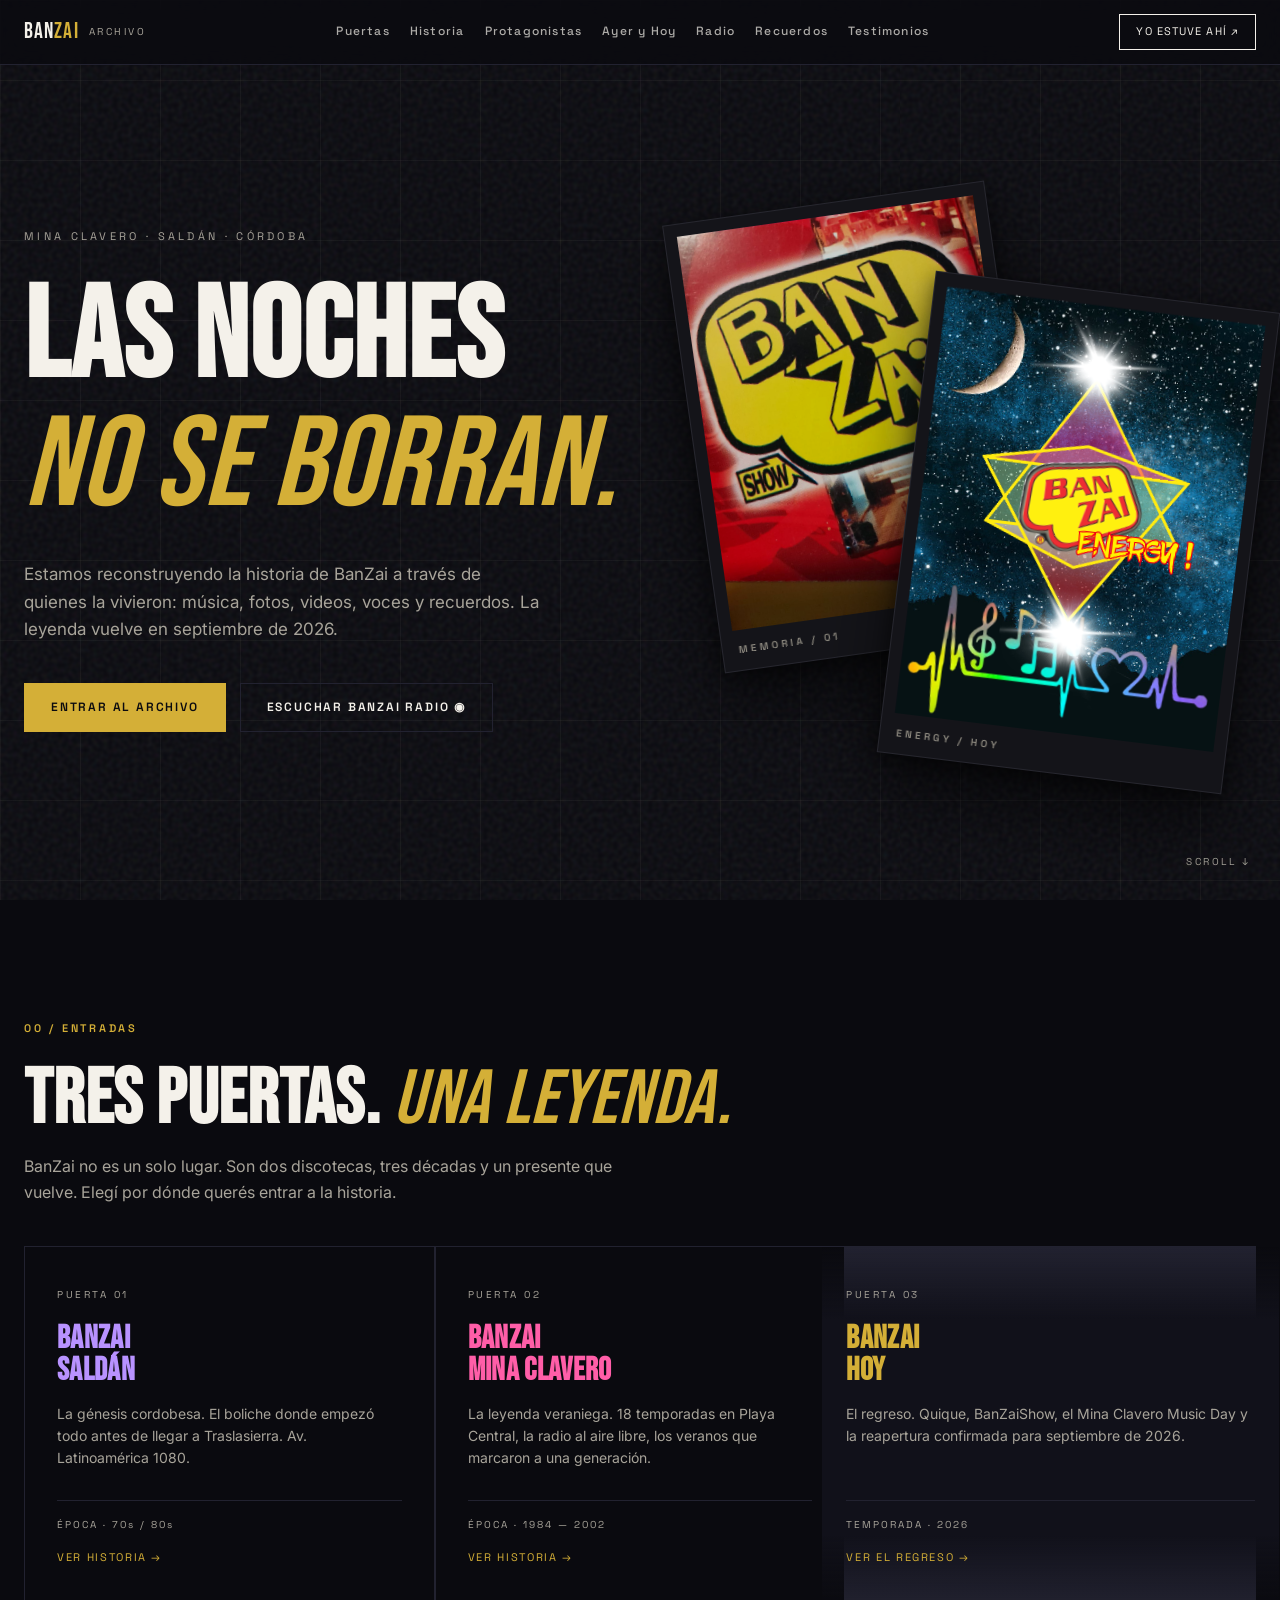
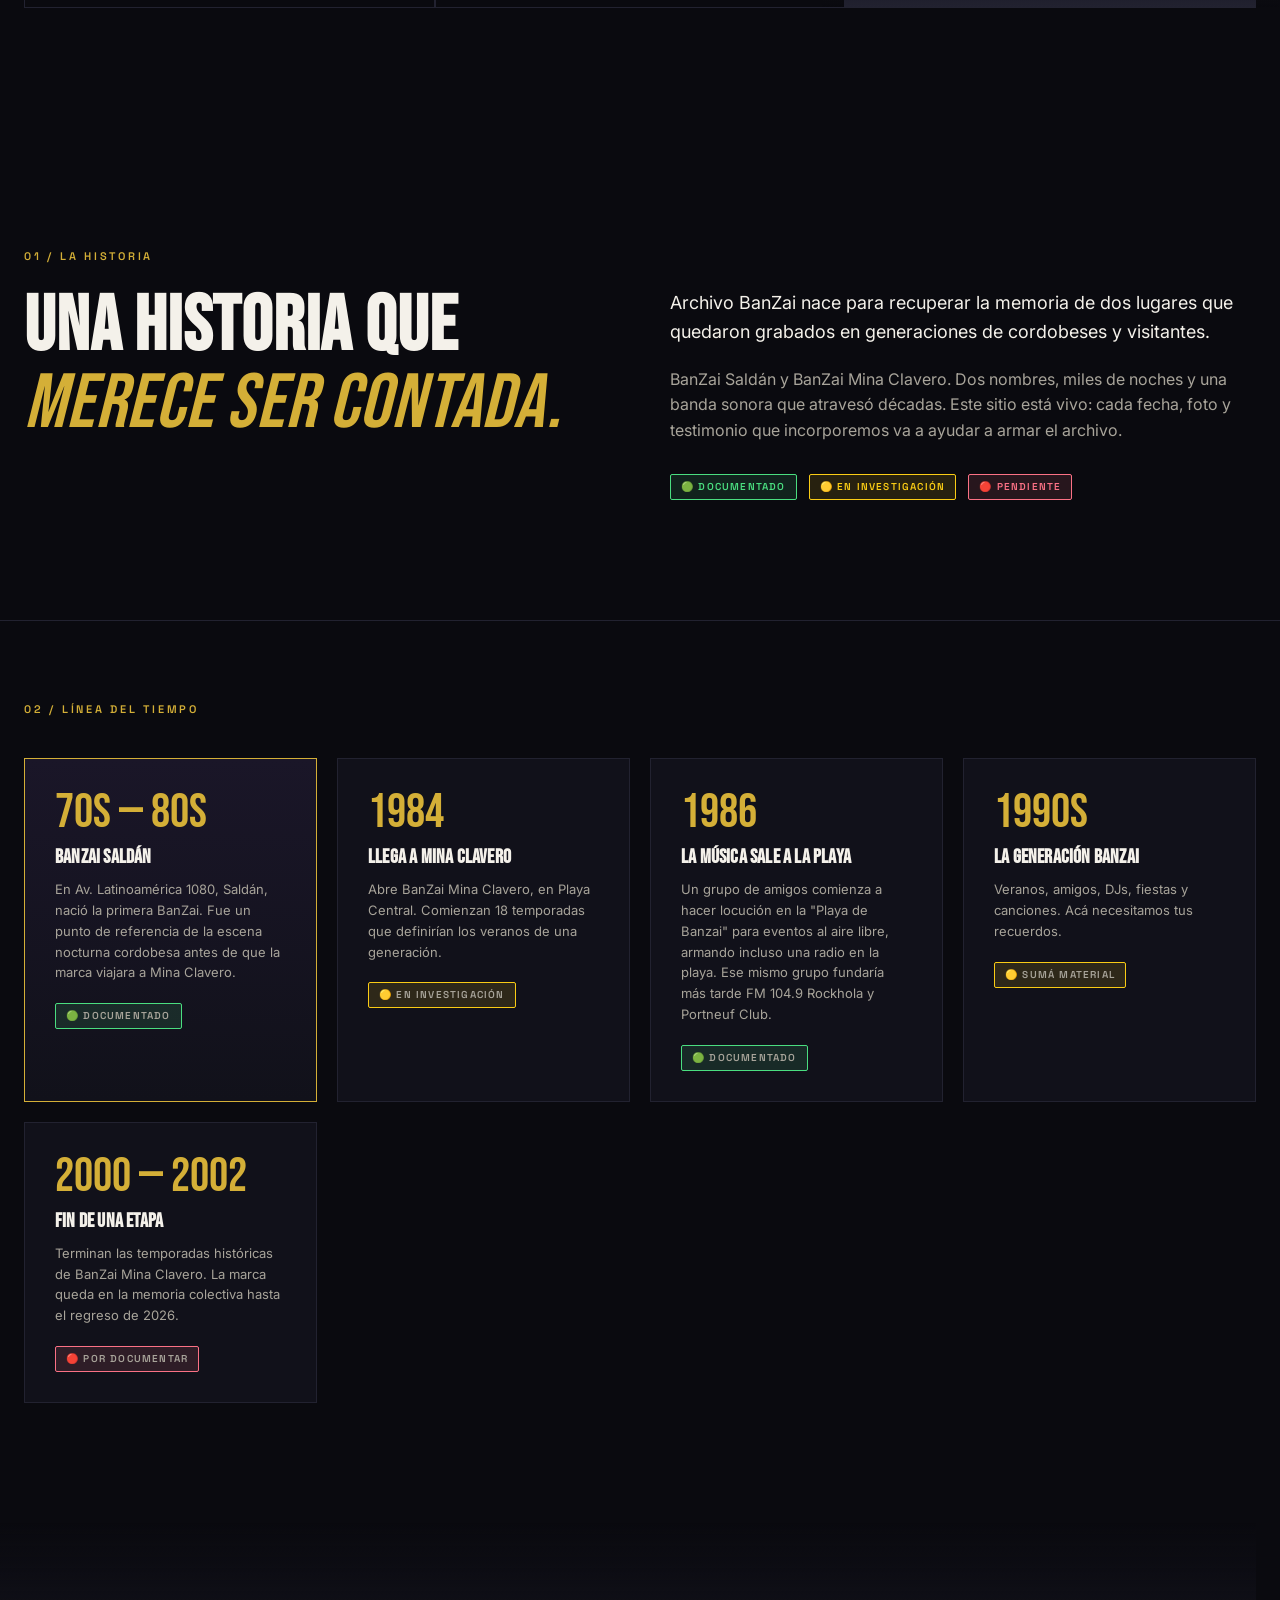
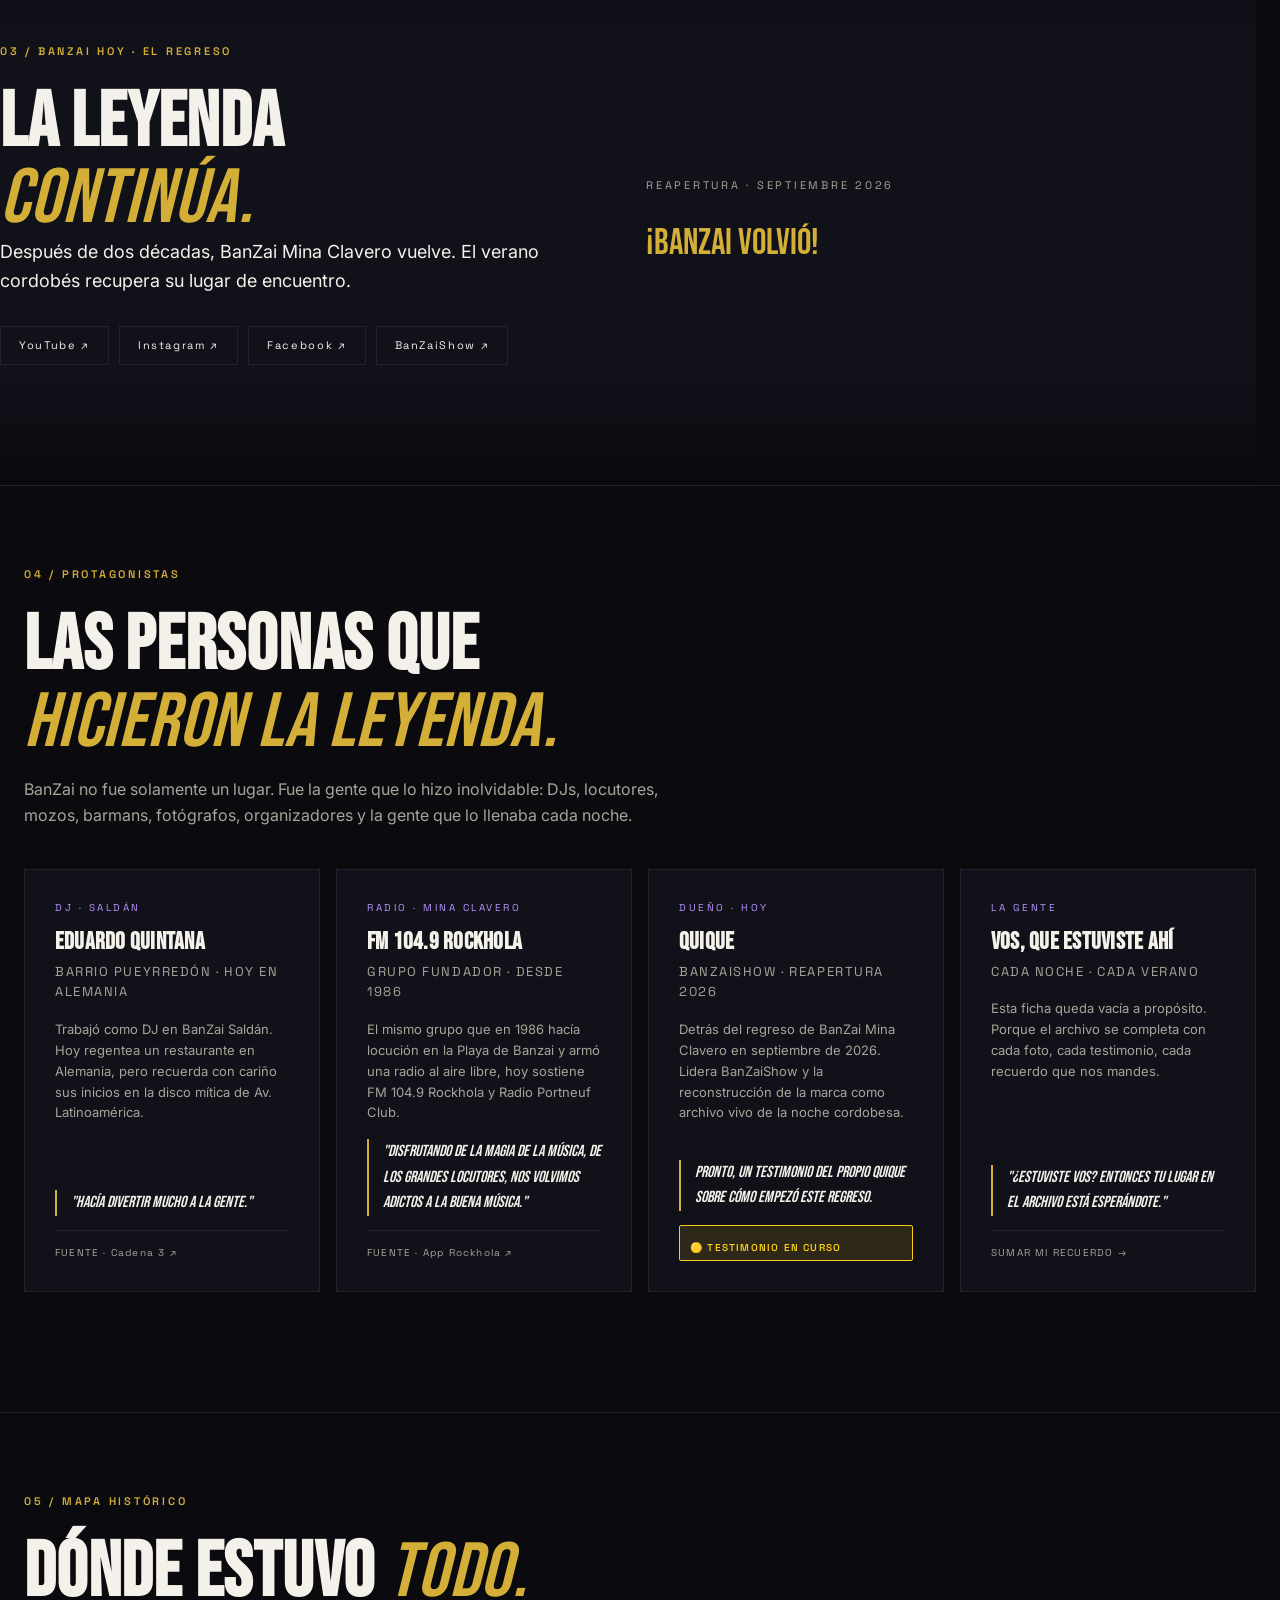
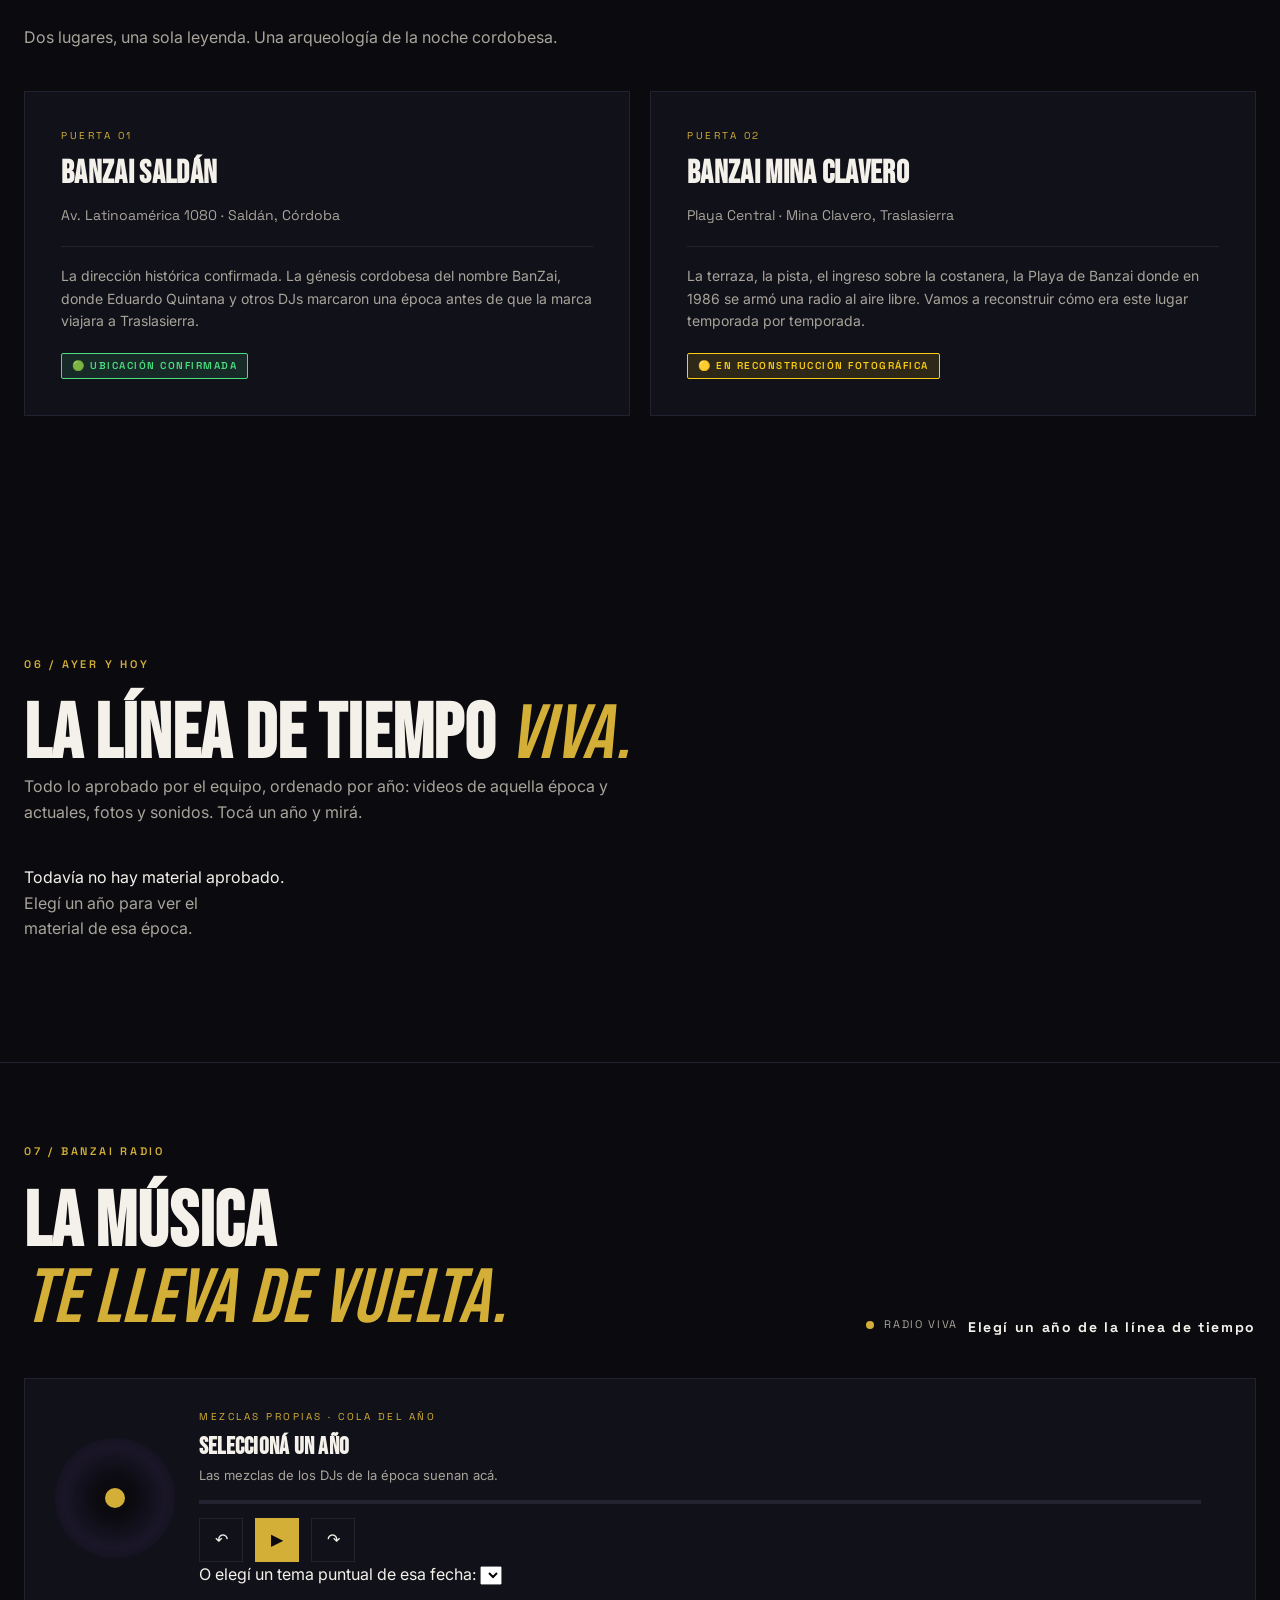
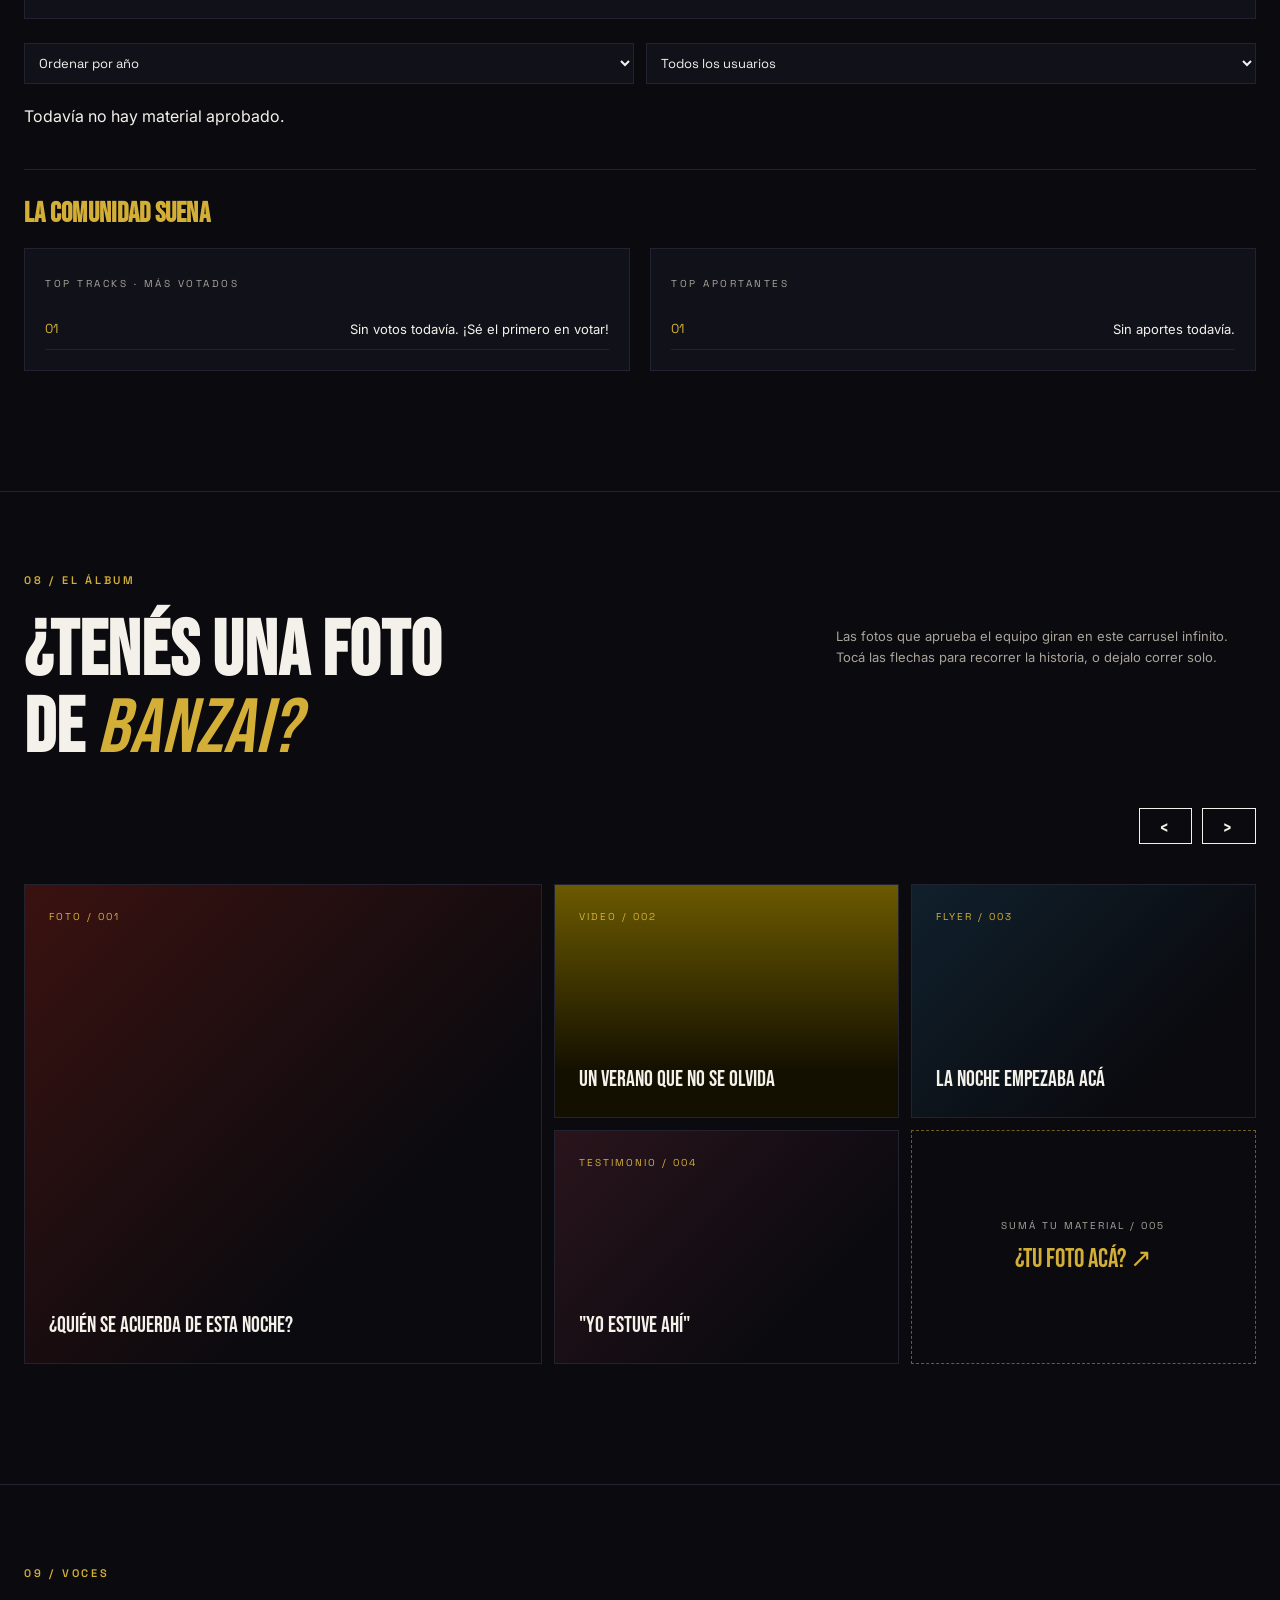
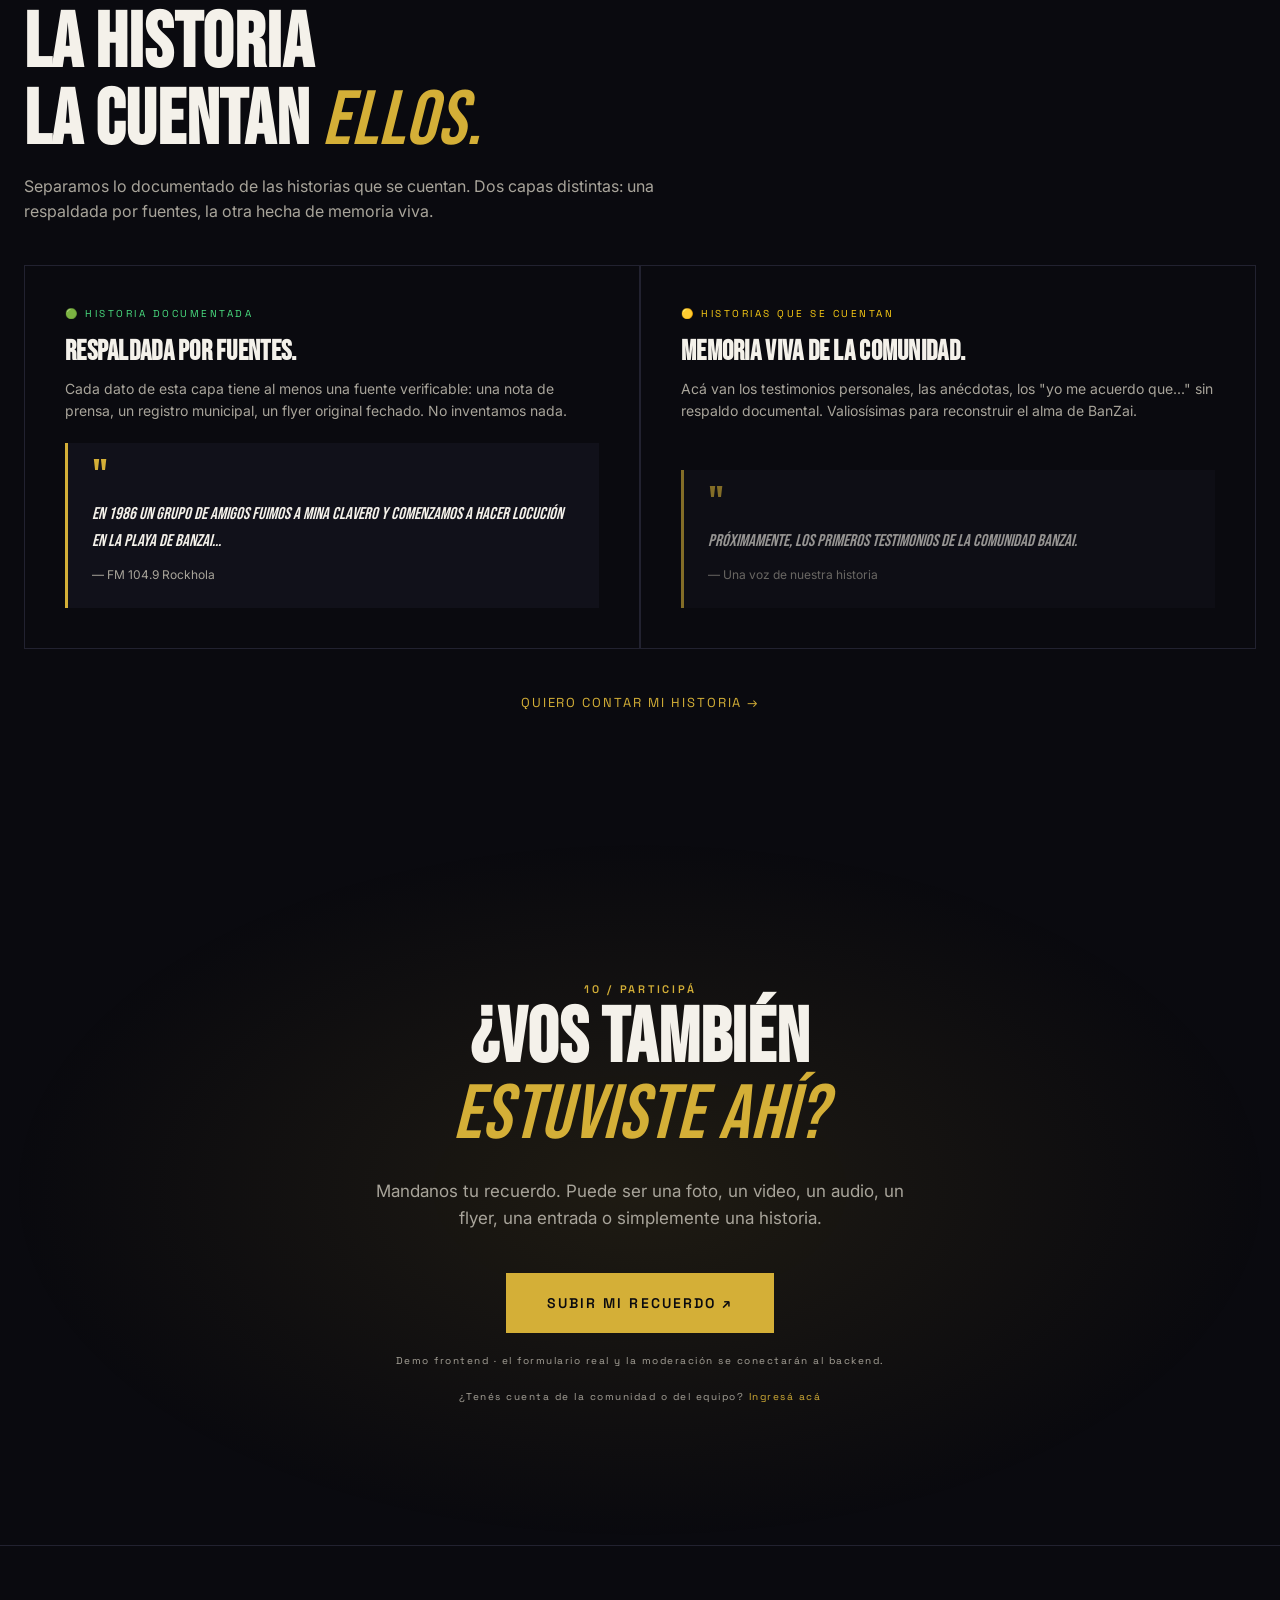
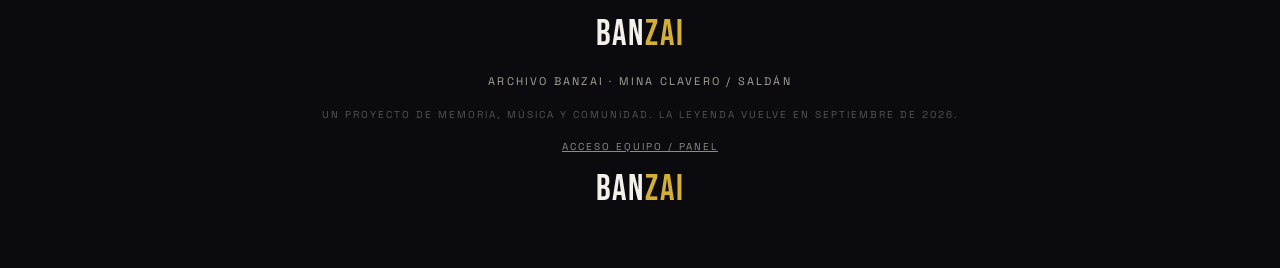
==== commit 51999d86: "run.py listo para Render (PORT + sin debug en producción)" ====
--- a/frontend/index.html
+++ b/frontend/index.html
@@ -273,18 +273,48 @@
         <div class="playlist-list" id="playlistList"></div>
       </div>
 
+      <!-- ============= Controles de Radio Nuevos ========== -->
+      <div class="radio-controls">
+        <select id="sortBy">
+          <option value="año">Ordenar por año</option>
+          <option value="pulgares">Ordenar por pulgares</option>
+        </select>
+        <select id="filterUser">
+          <option value="">Todos los usuarios</option>
+        </select>
+      </div>
+
       <div class="track-grid" id="trackGrid"></div>
       <div class="embed-panel" id="embedPanel"></div>
       <div class="embed-now" id="embedNow"></div>
+
+      <!-- Comunidad ranking -->
       <div class="radio-tags" id="yearTags"></div>
-    </section>
-
-    <!-- MEMORIES (mosaico asimétrico) -->
+            <div class="ranking">
+        <h3>LA COMUNIDAD SUENA</h3>
+        <div class="ranking-grid">
+          <div class="ranking-col">
+            <span class="ranking-label">TOP TRACKS · MÁS VOTADOS</span>
+            <ol id="topTracks"></ol>
+          </div>
+          <div class="ranking-col">
+            <span class="ranking-label">TOP APORTANTES</span>
+            <ol id="topUsers"></ol>
+          </div>
+        </div>
+      </div>
+    </section>
+
+    <!-- MEMORIAS (mosaico asimétrico + carrusel infinito) -->
     <section class="memories section" id="recuerdos">
       <div class="section-label">08 / EL ÁLBUM</div>
       <div class="memories-head">
         <h2>¿Tenés una foto<br>de <span>BanZai?</span></h2>
-        <p>Este mosaico es una maqueta. La versión real va a permitir cargar, moderar y catalogar material enviado por la comunidad.</p>
+        <p>Las fotos que aprueba el equipo giran en este carrusel infinito. Tocá las flechas para recorrer la historia, o dejalo correr solo.</p>
+        <div class="album-nav">
+          <button id="albumPrev" class="btn" aria-label="Anterior">‹</button>
+          <button id="albumNext" class="btn" aria-label="Siguiente">›</button>
+        </div>
       </div>
       <div class="memory-grid">
         <div class="memory memory-a"><span>FOTO / 001</span><b>¿QUIÉN SE ACUERDA DE ESTA NOCHE?</b></div>
@@ -394,7 +424,7 @@
     <button class="dialog-close" id="closeAyer" aria-label="Cerrar">×</button>
     <div id="ayerModalBody"></div>
   </dialog>
-  
+
   <script src="app.js"></script>
 </body>
 </html>
--- a/frontend/styles.css
+++ b/frontend/styles.css
@@ -1,8 +1,17 @@
 /* ============ RESET + BASE ============ */
-* { margin: 0; padding: 0; box-sizing: border-box; }
-html { scroll-behavior: smooth; }
+* {
+  margin: 0;
+  padding: 0;
+  box-sizing: border-box;
+}
+html {
+  scroll-behavior: smooth;
+}
 body {
-  font-family: 'Inter', -apple-system, sans-serif;
+  font-family:
+    "Inter",
+    -apple-system,
+    sans-serif;
   background: #0a0a0f;
   color: #f4f1ea;
   line-height: 1.6;
@@ -10,25 +19,63 @@
   position: relative;
 }
 .noise {
-  position: fixed; inset: 0; pointer-events: none; z-index: 1;
-  opacity: .08;
+  position: fixed;
+  inset: 0;
+  pointer-events: none;
+  z-index: 1;
+  opacity: 0.08;
   background-image: url("data:image/svg+xml,%3Csvg viewBox='0 0 200 200' xmlns='http://www.w3.org/2000/svg'%3E%3Cfilter id='n'%3E%3CfeTurbulence type='fractalNoise' baseFrequency='0.9'/%3E%3C/filter%3E%3Crect width='100%25' height='100%25' filter='url(%23n)'/%3E%3C/svg%3E");
 }
-img { max-width: 100%; display: block; }
-a { color: inherit; text-decoration: none; }
-h1, h2, h3 { font-family: 'Bebas Neue', sans-serif; letter-spacing: .01em; line-height: 1; }
-h1 { font-size: clamp(56px, 10vw, 160px); }
-h2 { font-size: clamp(40px, 6vw, 84px); }
-h3 { font-size: clamp(24px, 3vw, 36px); }
-h1 em, h2 em, h2 span { font-style: italic; color: #d4af37; font-weight: 400; }
-p { color: #a8a49a; }
-.lead { font-size: 18px; color: #f4f1ea; margin-bottom: 20px; }
-.section-intro { max-width: 640px; color: #a8a49a; font-size: 16px; margin-bottom: 40px; }
+img {
+  max-width: 100%;
+  display: block;
+}
+a {
+  color: inherit;
+  text-decoration: none;
+}
+h1,
+h2,
+h3 {
+  font-family: "Bebas Neue", sans-serif;
+  letter-spacing: 0.01em;
+  line-height: 1;
+}
+h1 {
+  font-size: clamp(56px, 10vw, 160px);
+}
+h2 {
+  font-size: clamp(40px, 6vw, 84px);
+}
+h3 {
+  font-size: clamp(24px, 3vw, 36px);
+}
+h1 em,
+h2 em,
+h2 span {
+  font-style: italic;
+  color: #d4af37;
+  font-weight: 400;
+}
+p {
+  color: #a8a49a;
+}
+.lead {
+  font-size: 18px;
+  color: #f4f1ea;
+  margin-bottom: 20px;
+}
+.section-intro {
+  max-width: 640px;
+  color: #a8a49a;
+  font-size: 16px;
+  margin-bottom: 40px;
+}
 .section-label {
-  font-family: 'Space Grotesk', monospace;
+  font-family: "Space Grotesk", monospace;
   font-size: 11px;
   font-weight: 600;
-  letter-spacing: .25em;
+  letter-spacing: 0.25em;
   color: #d4af37;
   text-transform: uppercase;
   margin-bottom: 24px;
@@ -36,48 +83,74 @@
 
 /* ============ HEADER ============ */
 .site-header {
-  position: fixed; top: 0; left: 0; right: 0; z-index: 100;
+  position: fixed;
+  top: 0;
+  left: 0;
+  right: 0;
+  z-index: 100;
   backdrop-filter: blur(12px);
-  background: rgba(10,10,15,.75);
+  background: rgba(10, 10, 15, 0.75);
   border-bottom: 1px solid #222230;
   padding: 14px 24px;
-  display: flex; align-items: center; gap: 30px;
-}
-.brand { display: flex; align-items: center; gap: 10px; }
+  display: flex;
+  align-items: center;
+  gap: 30px;
+}
+.brand {
+  display: flex;
+  align-items: center;
+  gap: 10px;
+}
 .brand-mark {
-  font-family: 'Bebas Neue', sans-serif;
+  font-family: "Bebas Neue", sans-serif;
   font-size: 22px;
-  letter-spacing: .05em;
-}
-.brand-mark span { color: #d4af37; }
+  letter-spacing: 0.05em;
+}
+.brand-mark span {
+  color: #d4af37;
+}
 .brand-sub {
-  font-family: 'Space Grotesk', monospace;
-  font-size: 10px;
-  letter-spacing: .25em;
+  font-family: "Space Grotesk", monospace;
+  font-size: 10px;
+  letter-spacing: 0.25em;
   color: #a8a49a;
   text-transform: uppercase;
 }
 .site-header nav {
-  display: flex; gap: 20px; flex: 1; justify-content: center;
-  font-family: 'Space Grotesk', sans-serif;
+  display: flex;
+  gap: 20px;
+  flex: 1;
+  justify-content: center;
+  font-family: "Space Grotesk", sans-serif;
   font-size: 12px;
-  letter-spacing: .1em;
+  letter-spacing: 0.1em;
   font-weight: 500;
 }
-.site-header nav a { opacity: .7; transition: opacity .2s; }
-.site-header nav a:hover { opacity: 1; color: #d4af37; }
+.site-header nav a {
+  opacity: 0.7;
+  transition: opacity 0.2s;
+}
+.site-header nav a:hover {
+  opacity: 1;
+  color: #d4af37;
+}
 .header-cta {
-  font-family: 'Space Grotesk', monospace;
+  font-family: "Space Grotesk", monospace;
   font-size: 11px;
-  letter-spacing: .1em;
+  letter-spacing: 0.1em;
   padding: 8px 16px;
   border: 1px solid #f4f1ea;
   text-transform: uppercase;
-  transition: all .2s;
-}
-.header-cta:hover { background: #f4f1ea; color: #0a0a0f; }
+  transition: all 0.2s;
+}
+.header-cta:hover {
+  background: #f4f1ea;
+  color: #0a0a0f;
+}
 @media (max-width: 820px) {
-  .site-header nav { display: none; }
+  .site-header nav {
+    display: none;
+  }
 }
 
 /* ============ HERO ============ */
@@ -91,36 +164,48 @@
   align-items: center;
 }
 .hero-grid {
-  position: absolute; inset: 0; pointer-events: none;
+  position: absolute;
+  inset: 0;
+  pointer-events: none;
   background-image:
-    linear-gradient(to right, rgba(244,241,234,.04) 1px, transparent 1px),
-    linear-gradient(to bottom, rgba(244,241,234,.04) 1px, transparent 1px);
+    linear-gradient(to right, rgba(244, 241, 234, 0.04) 1px, transparent 1px),
+    linear-gradient(to bottom, rgba(244, 241, 234, 0.04) 1px, transparent 1px);
   background-size: 80px 80px;
 }
-.hero-copy { position: relative; z-index: 2; }
+.hero-copy {
+  position: relative;
+  z-index: 2;
+}
 .eyebrow {
-  font-family: 'Space Grotesk', monospace;
+  font-family: "Space Grotesk", monospace;
   font-size: 11px;
-  letter-spacing: .3em;
+  letter-spacing: 0.3em;
   color: #a8a49a;
   text-transform: uppercase;
   margin-bottom: 30px;
-  animation: fadeUp .8s ease .1s backwards;
-}
-.hero-copy h1 { animation: fadeUp .8s ease .2s backwards; }
+  animation: fadeUp 0.8s ease 0.1s backwards;
+}
+.hero-copy h1 {
+  animation: fadeUp 0.8s ease 0.2s backwards;
+}
 .hero-text {
   font-size: 17px;
   max-width: 520px;
   margin: 30px 0 40px;
-  animation: fadeUp .8s ease .35s backwards;
+  animation: fadeUp 0.8s ease 0.35s backwards;
 }
 .hero-actions {
-  display: flex; gap: 14px; flex-wrap: wrap;
-  animation: fadeUp .8s ease .5s backwards;
+  display: flex;
+  gap: 14px;
+  flex-wrap: wrap;
+  animation: fadeUp 0.8s ease 0.5s backwards;
 }
 
 @keyframes fadeUp {
-  from { opacity: 0; transform: translateY(24px); }
+  from {
+    opacity: 0;
+    transform: translateY(24px);
+  }
 }
 
 /* ============ HERO ART: POSTALES SUPERPUESTAS + APARICIÓN SUTIL ============ */
@@ -138,16 +223,20 @@
   background: #141419;
   border: 1px solid #26262e;
   padding: 12px 12px 10px;
-  box-shadow: 0 30px 70px rgba(0,0,0,.6), 0 6px 18px rgba(0,0,0,.5);
+  box-shadow:
+    0 30px 70px rgba(0, 0, 0, 0.6),
+    0 6px 18px rgba(0, 0, 0, 0.5);
   transform: rotate(var(--r));
-  transition: transform .5s cubic-bezier(.2,.8,.2,1), box-shadow .5s;
+  transition:
+    transform 0.5s cubic-bezier(0.2, 0.8, 0.2, 1),
+    box-shadow 0.5s;
   will-change: transform;
-  animation: cardIn 1.1s cubic-bezier(.2,.8,.2,1) backwards;
+  animation: cardIn 1.1s cubic-bezier(0.2, 0.8, 0.2, 1) backwards;
 }
 @keyframes cardIn {
   from {
     opacity: 0;
-    transform: translateY(50px) rotate(calc(var(--r) + 10deg)) scale(.94);
+    transform: translateY(50px) rotate(calc(var(--r) + 10deg)) scale(0.94);
   }
 }
 .logo-card img {
@@ -158,10 +247,10 @@
 .logo-card span {
   display: block;
   padding: 12px 4px 2px;
-  font-family: 'Space Grotesk', monospace;
+  font-family: "Space Grotesk", monospace;
   font-size: 10px;
   font-weight: 600;
-  letter-spacing: .3em;
+  letter-spacing: 0.3em;
   color: #8f8b81;
   text-transform: uppercase;
 }
@@ -171,7 +260,7 @@
   left: 0;
   top: 0;
   z-index: 1;
-  animation-delay: .4s;
+  animation-delay: 0.4s;
 }
 .logo-card.current {
   --r: 7deg;
@@ -179,40 +268,59 @@
   right: 0;
   top: 16%;
   z-index: 2;
-  animation-delay: .65s;
+  animation-delay: 0.65s;
 }
 .logo-card:hover {
   transform: rotate(0deg) translateY(-10px) scale(1.03);
   z-index: 5;
-  box-shadow: 0 40px 90px rgba(0,0,0,.75);
+  box-shadow: 0 40px 90px rgba(0, 0, 0, 0.75);
 }
 
 .btn {
   display: inline-block;
   padding: 14px 26px;
-  font-family: 'Space Grotesk', sans-serif;
+  font-family: "Space Grotesk", sans-serif;
   font-size: 12px;
   font-weight: 600;
-  letter-spacing: .15em;
+  letter-spacing: 0.15em;
   text-transform: uppercase;
   cursor: pointer;
-  transition: all .2s;
+  transition: all 0.2s;
   border: 1px solid #f4f1ea;
   background: transparent;
   color: #f4f1ea;
 }
-.btn:hover { background: #f4f1ea; color: #0a0a0f; }
-.btn-primary { background: #d4af37; border-color: #d4af37; color: #0a0a0f; }
-.btn-primary:hover { background: transparent; color: #d4af37; }
-.btn-ghost { border-color: #222230; }
-.btn-ghost:hover { border-color: #f4f1ea; }
-.btn.big { padding: 20px 40px; font-size: 14px; }
+.btn:hover {
+  background: #f4f1ea;
+  color: #0a0a0f;
+}
+.btn-primary {
+  background: #d4af37;
+  border-color: #d4af37;
+  color: #0a0a0f;
+}
+.btn-primary:hover {
+  background: transparent;
+  color: #d4af37;
+}
+.btn-ghost {
+  border-color: #222230;
+}
+.btn-ghost:hover {
+  border-color: #f4f1ea;
+}
+.btn.big {
+  padding: 20px 40px;
+  font-size: 14px;
+}
 
 .scroll-hint {
-  position: absolute; bottom: 30px; right: 30px;
-  font-family: 'Space Grotesk', monospace;
-  font-size: 10px;
-  letter-spacing: .25em;
+  position: absolute;
+  bottom: 30px;
+  right: 30px;
+  font-family: "Space Grotesk", monospace;
+  font-size: 10px;
+  letter-spacing: 0.25em;
   color: #a8a49a;
 }
 .scroll-hint span {
@@ -220,23 +328,47 @@
   animation: bounce 2s infinite;
 }
 @keyframes bounce {
-  0%, 100% { transform: translateY(0); }
-  50% { transform: translateY(6px); }
+  0%,
+  100% {
+    transform: translateY(0);
+  }
+  50% {
+    transform: translateY(6px);
+  }
 }
 @media (max-width: 900px) {
-  .hero { grid-template-columns: 1fr; }
-  .hero-art { height: clamp(380px, 55vh, 500px); margin: 40px auto 0; }
+  .hero {
+    grid-template-columns: 1fr;
+  }
+  .hero-art {
+    height: clamp(380px, 55vh, 500px);
+    margin: 40px auto 0;
+  }
 }
 @media (max-width: 480px) {
-  .hero-art { height: 420px; }
+  .hero-art {
+    height: 420px;
+  }
 }
 
 /* ============ SECTION BASE ============ */
-.section { padding: 120px 24px; max-width: 1280px; margin: 0 auto; position: relative; z-index: 2; }
-@media (max-width: 720px) { .section { padding: 80px 20px; } }
+.section {
+  padding: 120px 24px;
+  max-width: 1280px;
+  margin: 0 auto;
+  position: relative;
+  z-index: 2;
+}
+@media (max-width: 720px) {
+  .section {
+    padding: 80px 20px;
+  }
+}
 
 /* ============ PUERTAS ============ */
-.doors h2 { margin-bottom: 16px; }
+.doors h2 {
+  margin-bottom: 16px;
+}
 .doors-grid {
   display: grid;
   grid-template-columns: repeat(3, 1fr);
@@ -249,15 +381,19 @@
   background: #0a0a0f;
   padding: 40px 32px;
   min-height: 360px;
-  display: flex; flex-direction: column;
-  transition: all .3s;
+  display: flex;
+  flex-direction: column;
+  transition: all 0.3s;
   position: relative;
 }
-.door:hover { background: #11111a; transform: translateY(-4px); }
+.door:hover {
+  background: #11111a;
+  transform: translateY(-4px);
+}
 .door-num {
-  font-family: 'Space Grotesk', monospace;
-  font-size: 10px;
-  letter-spacing: .25em;
+  font-family: "Space Grotesk", monospace;
+  font-size: 10px;
+  letter-spacing: 0.25em;
   color: #a8a49a;
   margin-bottom: 20px;
 }
@@ -265,26 +401,41 @@
   font-size: 32px;
   margin-bottom: 16px;
 }
-.door p { color: #a8a49a; font-size: 14px; margin-bottom: 24px; flex: 1; }
+.door p {
+  color: #a8a49a;
+  font-size: 14px;
+  margin-bottom: 24px;
+  flex: 1;
+}
 .door-era {
-  font-family: 'Space Grotesk', monospace;
-  font-size: 10px;
-  color: #a8a49a;
-  letter-spacing: .2em;
+  font-family: "Space Grotesk", monospace;
+  font-size: 10px;
+  color: #a8a49a;
+  letter-spacing: 0.2em;
   margin-bottom: 16px;
   padding-top: 16px;
   border-top: 1px solid #222230;
 }
 .door-arrow {
-  font-family: 'Space Grotesk', monospace;
+  font-family: "Space Grotesk", monospace;
   font-size: 11px;
-  letter-spacing: .15em;
-  color: #d4af37;
-}
-.door.saldan h3 { color: #b892ff; }
-.door.mina h3 { color: #ff5ea8; }
-.door.hoy h3 { color: #d4af37; }
-@media (max-width: 820px) { .doors-grid { grid-template-columns: 1fr; } }
+  letter-spacing: 0.15em;
+  color: #d4af37;
+}
+.door.saldan h3 {
+  color: #b892ff;
+}
+.door.mina h3 {
+  color: #ff5ea8;
+}
+.door.hoy h3 {
+  color: #d4af37;
+}
+@media (max-width: 820px) {
+  .doors-grid {
+    grid-template-columns: 1fr;
+  }
+}
 
 /* ============ INTRO ============ */
 .intro-layout {
@@ -293,21 +444,43 @@
   gap: 60px;
   align-items: start;
 }
-.legend { margin-top: 30px; display: flex; gap: 12px; flex-wrap: wrap; }
+.legend {
+  margin-top: 30px;
+  display: flex;
+  gap: 12px;
+  flex-wrap: wrap;
+}
 .badge {
   display: inline-block;
   padding: 4px 10px;
-  font-family: 'Space Grotesk', monospace;
+  font-family: "Space Grotesk", monospace;
   font-size: 10px;
   font-weight: 600;
-  letter-spacing: .12em;
+  letter-spacing: 0.12em;
   text-transform: uppercase;
   border-radius: 2px;
 }
-.badge.ok { background: rgba(74,222,128,.12); color: #4ade80; border: 1px solid #4ade80; }
-.badge.warn { background: rgba(250,204,21,.12); color: #facc15; border: 1px solid #facc15; }
-.badge.pending { background: rgba(251,113,133,.12); color: #fb7185; border: 1px solid #fb7185; }
-@media (max-width: 720px) { .intro-layout { grid-template-columns: 1fr; gap: 30px; } }
+.badge.ok {
+  background: rgba(74, 222, 128, 0.12);
+  color: #4ade80;
+  border: 1px solid #4ade80;
+}
+.badge.warn {
+  background: rgba(250, 204, 21, 0.12);
+  color: #facc15;
+  border: 1px solid #facc15;
+}
+.badge.pending {
+  background: rgba(251, 113, 133, 0.12);
+  color: #fb7185;
+  border: 1px solid #fb7185;
+}
+@media (max-width: 720px) {
+  .intro-layout {
+    grid-template-columns: 1fr;
+    gap: 30px;
+  }
+}
 
 /* ============ TIMELINE ============ */
 .timeline {
@@ -324,33 +497,52 @@
   padding: 30px;
   background: #11111a;
   border: 1px solid #222230;
-  transition: all .3s;
+  transition: all 0.3s;
   position: relative;
 }
-.time-card:hover { border-color: #d4af37; }
-.time-card.featured { background: linear-gradient(180deg, #1a1628, #11111a); border-color: #d4af37; }
+.time-card:hover {
+  border-color: #d4af37;
+}
+.time-card.featured {
+  background: linear-gradient(180deg, #1a1628, #11111a);
+  border-color: #d4af37;
+}
 .time-card .year {
-  font-family: 'Bebas Neue', sans-serif;
+  font-family: "Bebas Neue", sans-serif;
   font-size: 48px;
   color: #d4af37;
   line-height: 1;
   display: block;
   margin-bottom: 10px;
 }
-.time-card h3 { font-size: 20px; margin-bottom: 12px; }
-.time-card p { font-size: 13px; margin-bottom: 18px; }
+.time-card h3 {
+  font-size: 20px;
+  margin-bottom: 12px;
+}
+.time-card p {
+  font-size: 13px;
+  margin-bottom: 18px;
+}
 .time-card .status {
-  font-family: 'Space Grotesk', monospace;
-  font-size: 10px;
-  letter-spacing: .12em;
+  font-family: "Space Grotesk", monospace;
+  font-size: 10px;
+  letter-spacing: 0.12em;
   color: #a8a49a;
   text-transform: uppercase;
 }
 
 /* ============ HOY + COUNTDOWN ============ */
 .hoy {
-  background: linear-gradient(180deg, transparent, #11111a 20%, #11111a 80%, transparent);
-  margin: 0 -24px; padding-left: 24px; padding-right: 24px;
+  background: linear-gradient(
+    180deg,
+    transparent,
+    #11111a 20%,
+    #11111a 80%,
+    transparent
+  );
+  margin: 0 -24px;
+  padding-left: 24px;
+  padding-right: 24px;
 }
 .hoy-layout {
   display: grid;
@@ -361,21 +553,27 @@
   margin: 0 auto;
 }
 .hoy-social {
-  display: flex; gap: 10px; flex-wrap: wrap; margin-top: 30px;
+  display: flex;
+  gap: 10px;
+  flex-wrap: wrap;
+  margin-top: 30px;
 }
 .hoy-social a {
   padding: 10px 18px;
   border: 1px solid #222230;
-  font-family: 'Space Grotesk', monospace;
+  font-family: "Space Grotesk", monospace;
   font-size: 11px;
-  letter-spacing: .15em;
-  transition: all .2s;
-}
-.hoy-social a:hover { border-color: #d4af37; color: #d4af37; }
+  letter-spacing: 0.15em;
+  transition: all 0.2s;
+}
+.hoy-social a:hover {
+  border-color: #d4af37;
+  color: #d4af37;
+}
 .cd-label {
-  font-family: 'Space Grotesk', monospace;
+  font-family: "Space Grotesk", monospace;
   font-size: 11px;
-  letter-spacing: .25em;
+  letter-spacing: 0.25em;
   color: #a8a49a;
   margin-bottom: 20px;
 }
@@ -391,29 +589,39 @@
   text-align: center;
 }
 .cd-cell .n {
-  font-family: 'Bebas Neue', sans-serif;
+  font-family: "Bebas Neue", sans-serif;
   font-size: 48px;
   color: #d4af37;
   line-height: 1;
   display: block;
 }
 .cd-cell .l {
-  font-family: 'Space Grotesk', monospace;
-  font-size: 10px;
-  letter-spacing: .2em;
+  font-family: "Space Grotesk", monospace;
+  font-size: 10px;
+  letter-spacing: 0.2em;
   color: #a8a49a;
   margin-top: 8px;
   text-transform: uppercase;
   display: block;
 }
 @media (max-width: 820px) {
-  .hoy-layout { grid-template-columns: 1fr; gap: 40px; }
-  .cd-cell .n { font-size: 36px; }
+  .hoy-layout {
+    grid-template-columns: 1fr;
+    gap: 40px;
+  }
+  .cd-cell .n {
+    font-size: 36px;
+  }
 }
 
 /* ============ PROTAGONISTAS ============ */
-.protagonistas { border-top: 1px solid #222230; padding-top: 80px; }
-.protagonistas h2 { margin-bottom: 16px; }
+.protagonistas {
+  border-top: 1px solid #222230;
+  padding-top: 80px;
+}
+.protagonistas h2 {
+  margin-bottom: 16px;
+}
 .prot-grid {
   display: grid;
   grid-template-columns: repeat(auto-fit, minmax(260px, 1fr));
@@ -424,30 +632,40 @@
   background: #11111a;
   border: 1px solid #222230;
   padding: 30px;
-  transition: all .3s;
-  display: flex; flex-direction: column;
-}
-.prot-card:hover { border-color: #d4af37; transform: translateY(-4px); }
+  transition: all 0.3s;
+  display: flex;
+  flex-direction: column;
+}
+.prot-card:hover {
+  border-color: #d4af37;
+  transform: translateY(-4px);
+}
 .prot-role {
-  font-family: 'Space Grotesk', monospace;
-  font-size: 10px;
-  letter-spacing: .25em;
+  font-family: "Space Grotesk", monospace;
+  font-size: 10px;
+  letter-spacing: 0.25em;
   color: #b892ff;
   text-transform: uppercase;
   margin-bottom: 14px;
   display: block;
 }
-.prot-card h3 { font-size: 24px; margin-bottom: 8px; }
+.prot-card h3 {
+  font-size: 24px;
+  margin-bottom: 8px;
+}
 .prot-meta {
-  font-family: 'Space Grotesk', monospace;
-  font-size: 10px;
-  color: #a8a49a;
-  letter-spacing: .12em;
+  font-family: "Space Grotesk", monospace;
+  font-size: 10px;
+  color: #a8a49a;
+  letter-spacing: 0.12em;
   margin-bottom: 16px;
 }
-.prot-card p { font-size: 13px; margin-bottom: 16px; }
+.prot-card p {
+  font-size: 13px;
+  margin-bottom: 16px;
+}
 .quote-small {
-  font-family: 'Bebas Neue', serif;
+  font-family: "Bebas Neue", serif;
   font-style: italic;
   font-size: 16px;
   color: #f4f1ea;
@@ -457,21 +675,31 @@
   margin-bottom: 14px;
 }
 .prot-src {
-  font-family: 'Space Grotesk', monospace;
-  font-size: 10px;
-  color: #a8a49a;
-  letter-spacing: .12em;
+  font-family: "Space Grotesk", monospace;
+  font-size: 10px;
+  color: #a8a49a;
+  letter-spacing: 0.12em;
   padding-top: 14px;
   border-top: 1px solid #222230;
   display: inline-block;
   cursor: pointer;
 }
-.prot-src:hover { color: #d4af37; }
+.prot-src:hover {
+  color: #d4af37;
+}
 
 /* ============ MAPA ============ */
-.mapa { border-top: 1px solid #222230; padding-top: 80px; }
-.mapa-head h2 { margin-bottom: 14px; }
-.mapa-head p { max-width: 560px; margin-bottom: 40px; }
+.mapa {
+  border-top: 1px solid #222230;
+  padding-top: 80px;
+}
+.mapa-head h2 {
+  margin-bottom: 14px;
+}
+.mapa-head p {
+  max-width: 560px;
+  margin-bottom: 40px;
+}
 .mapa-grid {
   display: grid;
   grid-template-columns: 1fr 1fr;
@@ -482,34 +710,46 @@
   border: 1px solid #222230;
   padding: 36px;
   min-height: 280px;
-  transition: all .3s;
-}
-.mapa-cell:hover { border-color: #d4af37; }
+  transition: all 0.3s;
+}
+.mapa-cell:hover {
+  border-color: #d4af37;
+}
 .mapa-label {
-  font-family: 'Space Grotesk', monospace;
-  font-size: 10px;
-  letter-spacing: .25em;
+  font-family: "Space Grotesk", monospace;
+  font-size: 10px;
+  letter-spacing: 0.25em;
   color: #d4af37;
   margin-bottom: 14px;
   display: block;
 }
-.mapa-cell h3 { font-size: 32px; margin-bottom: 14px; }
+.mapa-cell h3 {
+  font-size: 32px;
+  margin-bottom: 14px;
+}
 .mapa-addr {
-  font-family: 'Space Grotesk', monospace;
+  font-family: "Space Grotesk", monospace;
   font-size: 12px;
   color: #a8a49a;
   margin-bottom: 20px;
   padding-bottom: 20px;
   border-bottom: 1px solid #222230;
 }
-.mapa-cell p { font-size: 14px; margin-bottom: 18px; }
+.mapa-cell p {
+  font-size: 14px;
+  margin-bottom: 18px;
+}
 .mapa-tag {
-  font-family: 'Space Grotesk', monospace;
-  font-size: 10px;
-  letter-spacing: .15em;
+  font-family: "Space Grotesk", monospace;
+  font-size: 10px;
+  letter-spacing: 0.15em;
   color: #b892ff;
 }
-@media (max-width: 720px) { .mapa-grid { grid-template-columns: 1fr; } }
+@media (max-width: 720px) {
+  .mapa-grid {
+    grid-template-columns: 1fr;
+  }
+}
 
 /* ============ AYER Y HOY: MINIATURAS + LIGHTBOX ============ */
 .ayer-viewer {
@@ -522,75 +762,132 @@
   border: 1px solid #222230;
   cursor: pointer;
   overflow: hidden;
-  transition: all .3s;
-}
-.ayer-thumb:hover { border-color: #d4af37; transform: translateY(-3px); }
-.thumb-media { position: relative; }
-.thumb-media img, .thumb-media video {
-  width: 100%; aspect-ratio: 16/9; object-fit: cover;
-  display: block; background: #000; pointer-events: none;
+  transition: all 0.3s;
+}
+.ayer-thumb:hover {
+  border-color: #d4af37;
+  transform: translateY(-3px);
+}
+.thumb-media {
+  position: relative;
+}
+.thumb-media img,
+.thumb-media video {
+  width: 100%;
+  aspect-ratio: 16/9;
+  object-fit: cover;
+  display: block;
+  background: #000;
+  pointer-events: none;
 }
 .ayer-thumb.has-play .thumb-media::after {
-  content: '▶';
-  position: absolute; top: 50%; left: 50%; transform: translate(-50%,-50%);
-  width: 42px; height: 42px; border-radius: 50%;
-  background: rgba(212,175,55,.92); color: #0a0a0f;
-  display: flex; align-items: center; justify-content: center; font-size: 15px;
+  content: "▶";
+  position: absolute;
+  top: 50%;
+  left: 50%;
+  transform: translate(-50%, -50%);
+  width: 42px;
+  height: 42px;
+  border-radius: 50%;
+  background: rgba(212, 175, 55, 0.92);
+  color: #0a0a0f;
+  display: flex;
+  align-items: center;
+  justify-content: center;
+  font-size: 15px;
 }
 .ayer-thumb b {
   display: block;
-  font-family: 'Bebas Neue', sans-serif; font-weight: 400; font-size: 15px;
-  padding: 8px 10px 0; line-height: 1.15;
+  font-family: "Bebas Neue", sans-serif;
+  font-weight: 400;
+  font-size: 15px;
+  padding: 8px 10px 0;
+  line-height: 1.15;
 }
 .ayer-thumb > span {
   display: block;
-  font-family: 'Space Grotesk', monospace; font-size: 9px; letter-spacing: .2em;
-  color: #a8a49a; padding: 4px 10px 10px;
+  font-family: "Space Grotesk", monospace;
+  font-size: 9px;
+  letter-spacing: 0.2em;
+  color: #a8a49a;
+  padding: 4px 10px 10px;
 }
 .thumb-audio {
-  width: 100%; aspect-ratio: 16/9;
+  width: 100%;
+  aspect-ratio: 16/9;
   background: radial-gradient(circle, #1a1628, #0a0a0f);
-  display: flex; align-items: center; justify-content: center;
-  font-size: 34px; color: #d4af37;
+  display: flex;
+  align-items: center;
+  justify-content: center;
+  font-size: 34px;
+  color: #d4af37;
 }
 .thumb-text {
-  width: 100%; aspect-ratio: 16/9;
+  width: 100%;
+  aspect-ratio: 16/9;
   background: linear-gradient(135deg, #2a2010, #0a0a0f);
-  padding: 12px; font-size: 11px; color: #a8a49a;
-  font-style: italic; overflow: hidden;
+  padding: 12px;
+  font-size: 11px;
+  color: #a8a49a;
+  font-style: italic;
+  overflow: hidden;
 }
 #ayerModal {
-  background: #0a0a0f; border: 1px solid #222230;
-  max-width: 900px; width: calc(100% - 40px); padding: 20px;
-}
-#ayerModal::backdrop { background: rgba(0,0,0,.9); }
+  background: #0a0a0f;
+  border: 1px solid #222230;
+  max-width: 900px;
+  width: calc(100% - 40px);
+  padding: 20px;
+}
+#ayerModal::backdrop {
+  background: rgba(0, 0, 0, 0.9);
+}
 
 /* ============ RADIO ============ */
-.radio { border-top: 1px solid #222230; padding-top: 80px; }
+.radio {
+  border-top: 1px solid #222230;
+  padding-top: 80px;
+}
 .radio-top {
-  display: grid; grid-template-columns: 1.3fr 1fr;
-  gap: 40px; align-items: end;
+  display: grid;
+  grid-template-columns: 1.3fr 1fr;
+  gap: 40px;
+  align-items: end;
   margin-bottom: 40px;
 }
 .radio-now {
-  display: flex; align-items: center; gap: 10px;
-  font-family: 'Space Grotesk', monospace;
+  display: flex;
+  align-items: center;
+  gap: 10px;
+  font-family: "Space Grotesk", monospace;
   font-size: 11px;
-  letter-spacing: .15em;
+  letter-spacing: 0.15em;
   color: #a8a49a;
   justify-self: end;
   text-align: right;
 }
 .live-dot {
-  width: 8px; height: 8px; border-radius: 50%;
+  width: 8px;
+  height: 8px;
+  border-radius: 50%;
   background: #d4af37;
   animation: pulse 1.5s infinite;
 }
 @keyframes pulse {
-  0%, 100% { opacity: 1; }
-  50% { opacity: .3; }
-}
-.radio-now strong { display: block; color: #f4f1ea; font-size: 14px; margin-top: 4px; }
+  0%,
+  100% {
+    opacity: 1;
+  }
+  50% {
+    opacity: 0.3;
+  }
+}
+.radio-now strong {
+  display: block;
+  color: #f4f1ea;
+  font-size: 14px;
+  margin-top: 4px;
+}
 .radio-player {
   display: grid;
   grid-template-columns: auto 1fr auto;
@@ -602,33 +899,49 @@
   margin-bottom: 24px;
 }
 .disc {
-  width: 120px; height: 120px;
+  width: 120px;
+  height: 120px;
   background: radial-gradient(circle, #0a0a0f 20%, #1a1628 60%, #0a0a0f 100%);
   border-radius: 50%;
   position: relative;
   animation: spin 8s linear infinite;
   animation-play-state: paused;
 }
-.disc.playing { animation-play-state: running; }
+.disc.playing {
+  animation-play-state: running;
+}
 .disc-hole {
-  position: absolute; top: 50%; left: 50%;
+  position: absolute;
+  top: 50%;
+  left: 50%;
   transform: translate(-50%, -50%);
-  width: 20px; height: 20px;
+  width: 20px;
+  height: 20px;
   background: #d4af37;
   border-radius: 50%;
 }
-@keyframes spin { to { transform: rotate(360deg); } }
+@keyframes spin {
+  to {
+    transform: rotate(360deg);
+  }
+}
 .player-kicker {
-  font-family: 'Space Grotesk', monospace;
-  font-size: 10px;
-  letter-spacing: .25em;
+  font-family: "Space Grotesk", monospace;
+  font-size: 10px;
+  letter-spacing: 0.25em;
   color: #d4af37;
   text-transform: uppercase;
   margin-bottom: 10px;
   display: block;
 }
-.player-main h3 { font-size: 24px; margin-bottom: 6px; }
-.player-main p { font-size: 13px; margin-bottom: 14px; }
+.player-main h3 {
+  font-size: 24px;
+  margin-bottom: 6px;
+}
+.player-main p {
+  font-size: 13px;
+  margin-bottom: 14px;
+}
 .fake-progress {
   height: 4px;
   background: #222230;
@@ -636,58 +949,111 @@
   overflow: hidden;
 }
 #progress {
-  display: block; height: 100%;
+  display: block;
+  height: 100%;
   background: #d4af37;
   width: 0%;
-  transition: width .3s linear;
-}
-.player-controls { display: flex; gap: 12px; }
+  transition: width 0.3s linear;
+}
+.player-controls {
+  display: flex;
+  gap: 12px;
+}
 .player-controls button {
-  width: 44px; height: 44px;
+  width: 44px;
+  height: 44px;
   border: 1px solid #222230;
   background: transparent;
   color: #f4f1ea;
   cursor: pointer;
   font-size: 16px;
-  transition: all .2s;
-}
-.player-controls button:hover { border-color: #d4af37; color: #d4af37; }
-.player-controls .play { background: #d4af37; color: #0a0a0f; border-color: #d4af37; }
-.player-controls .play:hover { background: transparent; color: #d4af37; }
+  transition: all 0.2s;
+}
+.player-controls button:hover {
+  border-color: #d4af37;
+  color: #d4af37;
+}
+.player-controls .play {
+  background: #d4af37;
+  color: #0a0a0f;
+  border-color: #d4af37;
+}
+.player-controls .play:hover {
+  background: transparent;
+  color: #d4af37;
+}
 .playlist-list {
-  font-family: 'Space Grotesk', monospace;
+  font-family: "Space Grotesk", monospace;
   font-size: 11px;
-  letter-spacing: .1em;
+  letter-spacing: 0.1em;
   color: #a8a49a;
   text-align: right;
 }
-.playlist-list div { padding: 4px 0; }
-.playlist-list div.active { color: #d4af37; }
-.radio-tags { display: flex; flex-wrap: wrap; gap: 10px; }
+.playlist-list div {
+  padding: 4px 0;
+}
+.playlist-list div.active {
+  color: #d4af37;
+}
+.radio-tags {
+  display: flex;
+  flex-wrap: wrap;
+  gap: 10px;
+}
 .radio-tags button {
   padding: 10px 18px;
   border: 1px solid #222230;
   background: transparent;
   color: #f4f1ea;
-  font-family: 'Space Grotesk', sans-serif;
+  font-family: "Space Grotesk", sans-serif;
   font-size: 12px;
-  letter-spacing: .1em;
+  letter-spacing: 0.1em;
   cursor: pointer;
-  transition: all .2s;
-}
-.radio-tags button:hover { border-color: #d4af37; color: #d4af37; }
-.radio-tags button.active { background: #d4af37; color: #0a0a0f; border-color: #d4af37; }
+  transition: all 0.2s;
+}
+.radio-tags button:hover {
+  border-color: #d4af37;
+  color: #d4af37;
+}
+.radio-tags button.active {
+  background: #d4af37;
+  color: #0a0a0f;
+  border-color: #d4af37;
+}
 @media (max-width: 820px) {
-  .radio-top { grid-template-columns: 1fr; }
-  .radio-now { justify-self: start; text-align: left; }
-  .radio-player { grid-template-columns: 1fr; text-align: center; }
-  .disc { margin: 0 auto; }
-  .player-controls { justify-content: center; }
-  .playlist-list { text-align: center; }
-}
+  .radio-top {
+    grid-template-columns: 1fr;
+  }
+  .radio-now {
+    justify-self: start;
+    text-align: left;
+  }
+  .radio-player {
+    grid-template-columns: 1fr;
+    text-align: center;
+  }
+  .disc {
+    margin: 0 auto;
+  }
+  .player-controls {
+    justify-content: center;
+  }
+  .playlist-list {
+    text-align: center;
+  }
+}
+@keyframes pulse {
+  0%   { box-shadow: 0 0 0 0 rgba(212,175,55,.5); }
+  70%  { box-shadow: 0 0 0 14px rgba(212,175,55,0); }
+  100% { box-shadow: 0 0 0 0 rgba(212,175,55,0); }
+}
+.play.pulse { animation: pulse 1.6s infinite; }
 
 /* ============ MEMORIES: MOSAICO ASIMÉTRICO ============ */
-.memories { border-top: 1px solid #222230; padding-top: 80px; }
+.memories {
+  border-top: 1px solid #222230;
+  padding-top: 80px;
+}
 .memories-head {
   display: grid;
   grid-template-columns: 1.4fr 1fr;
@@ -695,7 +1061,9 @@
   align-items: start;
   margin-bottom: 40px;
 }
-.memories-head h2 { margin-bottom: 0; }
+.memories-head h2 {
+  margin-bottom: 0;
+}
 .memories-head p {
   max-width: 420px;
   justify-self: end;
@@ -708,69 +1076,141 @@
   grid-template-rows: repeat(2, clamp(180px, 26vh, 260px));
   gap: 12px;
 }
+
+/* ============ CARRUSEL DEL ÁLBUM ============ */
+.album-nav { grid-column: 2; justify-self: end; display: flex; gap: 10px; }
+.album-nav .btn { padding: 8px 20px; font-size: 18px; line-height: 1; }
+
 .memory {
   background: #11111a;
   border: 1px solid #222230;
   padding: 24px;
-  display: flex; flex-direction: column; justify-content: space-between;
-  transition: all .3s;
+  display: flex;
+  flex-direction: column;
+  justify-content: space-between;
+  transition: all 0.3s;
   cursor: pointer;
   overflow: hidden;
-}
-.memory:hover { border-color: #d4af37; transform: scale(1.015); }
+  transition: transform .3s;
+}
+
+.memory:hover {
+  border-color: #d4af37;
+  transform: scale(1.015);
+}
 .memory span {
-  font-family: 'Space Grotesk', monospace;
-  font-size: 10px;
-  letter-spacing: .2em;
+  font-family: "Space Grotesk", monospace;
+  font-size: 10px;
+  letter-spacing: 0.2em;
   color: #d4af37;
 }
 .memory b {
-  font-family: 'Bebas Neue', sans-serif;
+  font-family: "Bebas Neue", sans-serif;
   font-size: 22px;
   font-weight: 400;
   line-height: 1.1;
   color: #f4f1ea;
 }
-.memory-a { grid-column: 1; grid-row: 1 / 3; }
-.memory-b { grid-column: 2; grid-row: 1; }
-.memory-c { grid-column: 3; grid-row: 1; }
-.memory-d { grid-column: 2; grid-row: 2; }
-.memory-e { grid-column: 3; grid-row: 2; }
-.memory.memory-a { background: linear-gradient(135deg, #3a1210, #0a0a0f 70%); }
-.memory.memory-b { background: linear-gradient(180deg, #6b5a00, #141000 80%); }
-.memory.memory-c { background: linear-gradient(135deg, #10202c, #0a0a0f 75%); }
-.memory.memory-d { background: linear-gradient(135deg, #2a141c, #0a0a0f 75%); }
+.memory-a {
+  grid-column: 1;
+  grid-row: 1 / 3;
+}
+.memory-b {
+  grid-column: 2;
+  grid-row: 1;
+}
+.memory-c {
+  grid-column: 3;
+  grid-row: 1;
+}
+.memory-d {
+  grid-column: 2;
+  grid-row: 2;
+}
+.memory-e {
+  grid-column: 3;
+  grid-row: 2;
+}
+.memory.memory-a {
+  background: linear-gradient(135deg, #3a1210, #0a0a0f 70%);
+}
+.memory.memory-b {
+  background: linear-gradient(180deg, #6b5a00, #141000 80%);
+}
+.memory.memory-c {
+  background: linear-gradient(135deg, #10202c, #0a0a0f 75%);
+}
+.memory.memory-d {
+  background: linear-gradient(135deg, #2a141c, #0a0a0f 75%);
+}
 .memory-e {
   background: transparent;
-  border: 1px dashed rgba(212,175,55,.5);
+  border: 1px dashed rgba(212, 175, 55, 0.5);
   align-items: center;
   justify-content: center;
   text-align: center;
   gap: 12px;
 }
-.memory-e span { color: #a8a49a; }
-.memory-e b { color: #d4af37; font-size: 26px; }
-.memory-e:hover { background: rgba(212,175,55,.06); border-color: #d4af37; }
+.memory-e span {
+  color: #a8a49a;
+}
+.memory-e b {
+  color: #d4af37;
+  font-size: 26px;
+}
+.memory-e:hover {
+  background: rgba(212, 175, 55, 0.06);
+  border-color: #d4af37;
+}
+
 @media (max-width: 820px) {
-  .memories-head { grid-template-columns: 1fr; gap: 16px; }
-  .memories-head p { justify-self: start; padding-top: 0; }
+  .memories-head {
+    grid-template-columns: 1fr;
+    gap: 16px;
+  }
+  .memories-head p {
+    justify-self: start;
+    padding-top: 0;
+  }
   .memory-grid {
     grid-template-columns: 1fr 1fr;
     grid-template-rows: none;
     grid-auto-rows: 180px;
   }
-  .memory-a { grid-column: 1 / 3; grid-row: auto; }
-  .memory-b, .memory-c, .memory-d, .memory-e { grid-column: auto; grid-row: auto; }
+  .memory-a {
+    grid-column: 1 / 3;
+    grid-row: auto;
+  }
+  .memory-b,
+  .memory-c,
+  .memory-d,
+  .memory-e {
+    grid-column: auto;
+    grid-row: auto;
+  }
 }
 @media (max-width: 520px) {
-  .memory-grid { grid-template-columns: 1fr; grid-auto-rows: 200px; }
-  .memory-a { grid-column: 1; }
+  .memory-grid {
+    grid-template-columns: 1fr;
+    grid-auto-rows: 200px;
+  }
+  .memory-a {
+    grid-column: 1;
+  }
 }
 
 /* ============ TESTIMONIOS (VOCES) ============ */
-.testimonials { border-top: 1px solid #222230; padding-top: 80px; }
-.testimonials-head h2 { margin-bottom: 14px; }
-.testimonials-head p { max-width: 640px; margin-bottom: 40px; }
+.testimonials {
+  border-top: 1px solid #222230;
+  padding-top: 80px;
+}
+.testimonials-head h2 {
+  margin-bottom: 14px;
+}
+.testimonials-head p {
+  max-width: 640px;
+  margin-bottom: 40px;
+}
 .testimonials-grid {
   display: grid;
   grid-template-columns: 1fr 1fr;
@@ -781,70 +1221,179 @@
 .voz-tab {
   background: #0a0a0f;
   padding: 40px;
-  display: flex; flex-direction: column;
+  display: flex;
+  flex-direction: column;
 }
 .voz-label {
-  font-family: 'Space Grotesk', monospace;
-  font-size: 10px;
-  letter-spacing: .25em;
+  font-family: "Space Grotesk", monospace;
+  font-size: 10px;
+  letter-spacing: 0.25em;
   margin-bottom: 16px;
   display: block;
 }
-.voz-tab.doc .voz-label { color: #4ade80; }
-.voz-tab.hist .voz-label { color: #facc15; }
-.voz-tab h3 { font-size: 28px; margin-bottom: 12px; }
-.voz-tab > p { font-size: 14px; margin-bottom: 20px; flex: 1; }
+.voz-tab.doc .voz-label {
+  color: #4ade80;
+}
+.voz-tab.hist .voz-label {
+  color: #facc15;
+}
+.voz-tab h3 {
+  font-size: 28px;
+  margin-bottom: 12px;
+}
+.voz-tab > p {
+  font-size: 14px;
+  margin-bottom: 20px;
+  flex: 1;
+}
 .quote {
   background: #11111a;
   border-left: 3px solid #d4af37;
   padding: 24px;
   position: relative;
 }
-.quote.empty { opacity: .6; }
+.quote.empty {
+  opacity: 0.6;
+}
 .quote-mark {
-  font-family: 'Bebas Neue', serif;
+  font-family: "Bebas Neue", serif;
   font-size: 48px;
   color: #d4af37;
-  line-height: .5;
+  line-height: 0.5;
   margin-bottom: 10px;
 }
 .quote blockquote {
-  font-family: 'Bebas Neue', serif;
+  font-family: "Bebas Neue", serif;
   font-style: italic;
   font-size: 17px;
   color: #f4f1ea;
   font-weight: 400;
   margin-bottom: 10px;
 }
-.quote p { font-size: 12px; color: #a8a49a; }
-.testimonials-cta { margin-top: 40px; text-align: center; }
+.quote p {
+  font-size: 12px;
+  color: #a8a49a;
+}
+.testimonials-cta {
+  margin-top: 40px;
+  text-align: center;
+}
 .text-link {
-  font-family: 'Space Grotesk', monospace;
+  font-family: "Space Grotesk", monospace;
   font-size: 13px;
-  letter-spacing: .15em;
+  letter-spacing: 0.15em;
   color: #d4af37;
   text-transform: uppercase;
-  transition: opacity .2s;
-}
-.text-link:hover { opacity: .7; }
-@media (max-width: 820px) { .testimonials-grid { grid-template-columns: 1fr; } }
+  transition: opacity 0.2s;
+}
+.text-link:hover {
+  opacity: 0.7;
+}
+@media (max-width: 820px) {
+  .testimonials-grid {
+    grid-template-columns: 1fr;
+  }
+}
 
 /* ============ PARTICIPÁ ============ */
 .participate {
   text-align: center;
   padding: 140px 24px;
-  background: radial-gradient(ellipse at center, rgba(212,175,55,.1), transparent 70%);
-  position: relative; z-index: 2;
-}
-.participate h2 { margin-bottom: 24px; }
-.participate p { max-width: 560px; margin: 0 auto 40px; font-size: 17px; }
+  background: radial-gradient(
+    ellipse at center,
+    rgba(212, 175, 55, 0.1),
+    transparent 70%
+  );
+  position: relative;
+  z-index: 2;
+}
+.participate h2 {
+  margin-bottom: 24px;
+}
+.participate p {
+  max-width: 560px;
+  margin: 0 auto 40px;
+  font-size: 17px;
+}
 .participate small {
   display: block;
-  font-family: 'Space Grotesk', monospace;
-  font-size: 10px;
-  letter-spacing: .15em;
+  font-family: "Space Grotesk", monospace;
+  font-size: 10px;
+  letter-spacing: 0.15em;
   color: #a8a49a;
   margin-top: 20px;
+}
+
+/* ============ RANKING ============ */
+.ranking {
+  margin-top: 40px;
+  border-top: 1px solid #222230;
+  padding-top: 30px;
+}
+.ranking h3 {
+  font-family: "Bebas Neue", sans-serif;
+  font-size: 28px;
+  color: #d4af37;
+  margin-bottom: 20px;
+}
+.ranking-grid {
+  display: grid;
+  grid-template-columns: 1fr 1fr;
+  gap: 20px;
+}
+@media (max-width: 720px) {
+  .ranking-grid {
+    grid-template-columns: 1fr;
+  }
+}
+.ranking-col {
+  background: #11111a;
+  border: 1px solid #222230;
+  padding: 20px;
+}
+.ranking-label {
+  font-family: "Space Grotesk", monospace;
+  font-size: 10px;
+  letter-spacing: 0.25em;
+  color: #a8a49a;
+}
+.ranking ol {
+  list-style: none;
+  margin-top: 14px;
+  counter-reset: rank;
+}
+.ranking li {
+  counter-increment: rank;
+  display: flex;
+  justify-content: space-between;
+  align-items: center;
+  gap: 10px;
+  padding: 10px 0;
+  border-bottom: 1px solid #222230;
+  font-size: 13px;
+}
+.ranking li::before {
+  content: counter(rank, decimal-leading-zero);
+  color: #d4af37;
+  font-family: "Space Grotesk", monospace;
+  margin-right: 12px;
+}
+.ranking li div {
+  flex: 1;
+}
+.ranking li b {
+  display: block;
+  font-weight: 600;
+}
+.ranking li span {
+  font-size: 11px;
+  color: #a8a49a;
+}
+.ranking li em {
+  font-style: normal;
+  color: #a8a49a;
+  font-size: 11px;
+  white-space: nowrap;
 }
 
 /* ============ FOOTER ============ */
@@ -852,17 +1401,31 @@
   border-top: 1px solid #222230;
   padding: 60px 24px 40px;
   text-align: center;
-  position: relative; z-index: 2;
+  position: relative;
+  z-index: 2;
 }
 .footer-brand {
-  font-family: 'Bebas Neue', sans-serif;
+  font-family: "Bebas Neue", sans-serif;
   font-size: 36px;
-  letter-spacing: .05em;
+  letter-spacing: 0.05em;
   margin-bottom: 10px;
 }
-.footer-brand span { color: #d4af37; }
-footer p { font-family: 'Space Grotesk', monospace; font-size: 11px; letter-spacing: .2em; color: #a8a49a; margin-bottom: 6px; text-transform: uppercase; }
-footer .muted { color: #555; font-size: 10px; margin-top: 16px; }
+.footer-brand span {
+  color: #d4af37;
+}
+footer p {
+  font-family: "Space Grotesk", monospace;
+  font-size: 11px;
+  letter-spacing: 0.2em;
+  color: #a8a49a;
+  margin-bottom: 6px;
+  text-transform: uppercase;
+}
+footer .muted {
+  color: #555;
+  font-size: 10px;
+  margin-top: 16px;
+}
 
 /* ============ MODAL / DIALOG ============ */
 dialog {
@@ -874,88 +1437,149 @@
   width: calc(100% - 40px);
   position: relative;
 }
-dialog::backdrop { background: rgba(0,0,0,.85); backdrop-filter: blur(8px); }
+dialog::backdrop {
+  background: rgba(0, 0, 0, 0.85);
+  backdrop-filter: blur(8px);
+}
 .dialog-close {
-  position: absolute; top: 16px; right: 20px;
-  background: none; border: none;
-  color: #a8a49a; font-size: 28px;
+  position: absolute;
+  top: 16px;
+  right: 20px;
+  background: none;
+  border: none;
+  color: #a8a49a;
+  font-size: 28px;
   cursor: pointer;
 }
-dialog h2 { font-size: 32px; margin-bottom: 24px; }
+dialog h2 {
+  font-size: 32px;
+  margin-bottom: 24px;
+}
 dialog label {
   display: block;
-  font-family: 'Space Grotesk', monospace;
-  font-size: 10px;
-  letter-spacing: .15em;
+  font-family: "Space Grotesk", monospace;
+  font-size: 10px;
+  letter-spacing: 0.15em;
   color: #a8a49a;
   text-transform: uppercase;
   margin-bottom: 6px;
   margin-top: 18px;
 }
-dialog input, dialog select, dialog textarea {
+dialog input,
+dialog select,
+dialog textarea {
   width: 100%;
   background: #0a0a0f;
   border: 1px solid #222230;
   color: #f4f1ea;
   padding: 12px 14px;
-  font-family: 'Inter', sans-serif;
+  font-family: "Inter", sans-serif;
   font-size: 14px;
   margin-top: 4px;
 }
-dialog textarea { min-height: 100px; resize: vertical; font-family: 'Bebas Neue', serif; font-style: italic; font-size: 15px; }
+dialog textarea {
+  min-height: 100px;
+  resize: vertical;
+  font-family: "Bebas Neue", serif;
+  font-style: italic;
+  font-size: 15px;
+}
 dialog .check {
-  display: flex; align-items: flex-start; gap: 10px;
-  margin-top: 24px; margin-bottom: 24px;
-  font-size: 11px; color: #a8a49a;
+  display: flex;
+  align-items: flex-start;
+  gap: 10px;
+  margin-top: 24px;
+  margin-bottom: 24px;
+  font-size: 11px;
+  color: #a8a49a;
   text-transform: none;
   letter-spacing: 0;
 }
-dialog .check input { width: auto; margin-top: 3px; }
-dialog .btn { width: 100%; }
+dialog .check input {
+  width: auto;
+  margin-top: 3px;
+}
+dialog .btn {
+  width: 100%;
+}
 .dialog-message {
   margin-top: 14px;
-  font-family: 'Space Grotesk', monospace;
+  font-family: "Space Grotesk", monospace;
   font-size: 11px;
   color: #4ade80;
   text-align: center;
-  letter-spacing: .1em;
+  letter-spacing: 0.1em;
 }
 
 /* ============ TARJETAS DE TRACKS (radio viva) ============ */
-  .track-grid { 
-    display: grid; 
-    grid-template-columns: repeat(auto-fit, minmax(240px, 1fr)); 
-    gap: 12px; margin-top: 20px;
-  }
-  
-  .track-card { 
-    background: #11111a; 
-    border: 1px solid #222230; 
-    padding: 16px; 
-    display: flex;
-    flex-direction: column; 
-    gap: 8px; 
-    transition: all .3s; }
-  
-  .track-card:hover { 
-    border-color: #d4af37;
-  }
-  
-  .track-card b { 
-    font-family: 'Bebas Neue', sans-serif; 
-    font-size: 18px; 
-    font-weight: 400; 
-  }
-  
-  .track-card span { 
-    font-family: 'Space Grotesk', monospace; 
-    font-size: 10px; 
-    letter-spacing: .15em; 
-    color: #a8a49a; 
-  }
-  
-  .track-card .btn { 
-    align-self: flex-start; 
-    margin-top: auto;
-  }
-  /* ======================== */
+.track-grid {
+  display: grid;
+  grid-template-columns: repeat(auto-fit, minmax(240px, 1fr));
+  gap: 12px;
+  margin-top: 20px;
+}
+
+.track-card {
+  background: #11111a;
+  border: 1px solid #222230;
+  padding: 16px;
+  display: flex;
+  flex-direction: column;
+  gap: 8px;
+  transition: all 0.3s;
+}
+
+.track-card:hover {
+  border-color: #d4af37;
+}
+
+.track-card b {
+  font-family: "Bebas Neue", sans-serif;
+  font-size: 18px;
+  font-weight: 400;
+}
+
+.track-card span {
+  font-family: "Space Grotesk", monospace;
+  font-size: 10px;
+  letter-spacing: 0.15em;
+  color: #a8a49a;
+}
+
+.track-card .btn {
+  align-self: flex-start;
+  margin-top: auto;
+}
+
+/* ============ CONTROLES DE RADIO SOCIAL ============ */
+.radio-controls {
+  display: flex;
+  gap: 12px;
+  margin-bottom: 20px;
+}
+.radio-controls select {
+  flex: 1;
+  padding: 10px;
+  background: #11111a;
+  border: 1px solid #222230;
+  color: #f4f1ea;
+  font-family: "Space Grotesk", sans-serif;
+  font-size: 13px;
+}
+.vote-box {
+  display: flex;
+  gap: 8px;
+  margin-top: 10px;
+}
+.vote-btn {
+  flex: 1;
+  padding: 8px;
+  font-size: 14px;
+}
+.uploader {
+  font-family: "Space Grotesk", monospace;
+  font-size: 10px;
+  letter-spacing: 0.1em;
+  color: #d4af37;
+  margin-top: 8px;
+}
